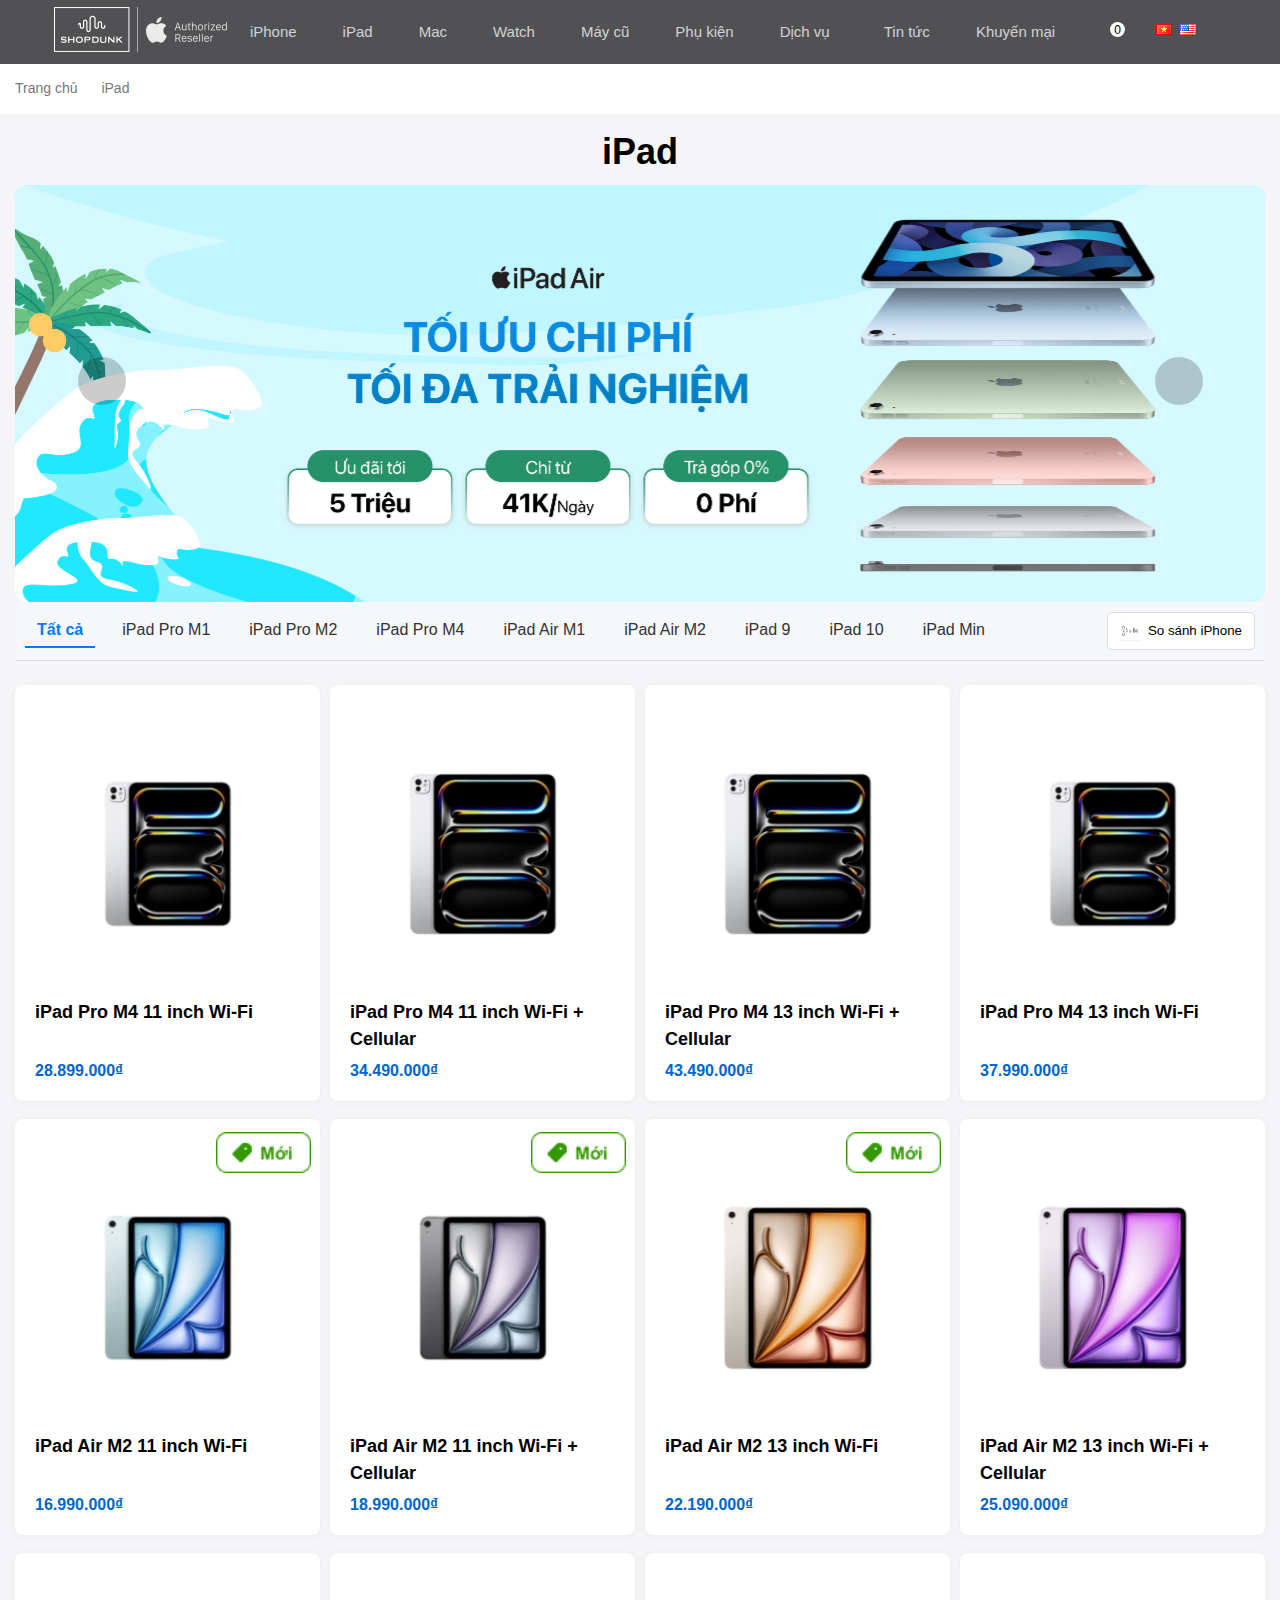
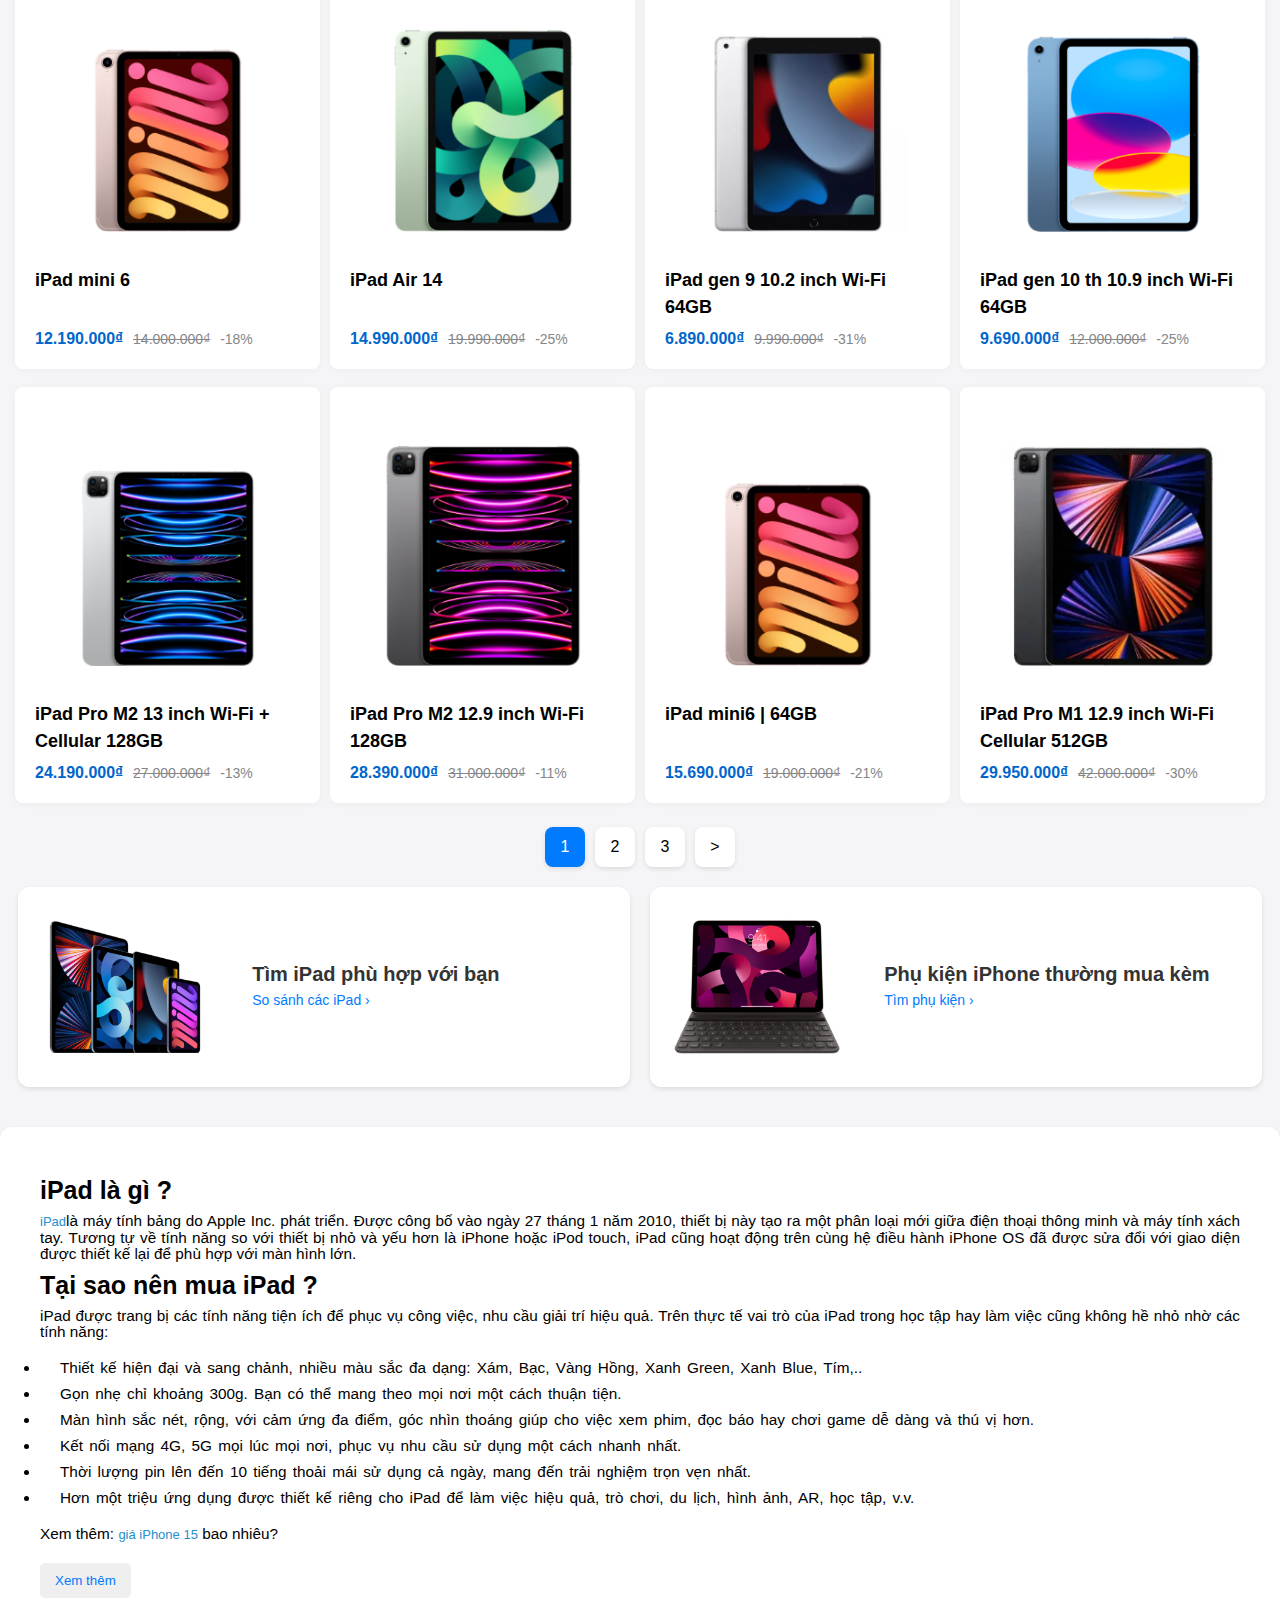
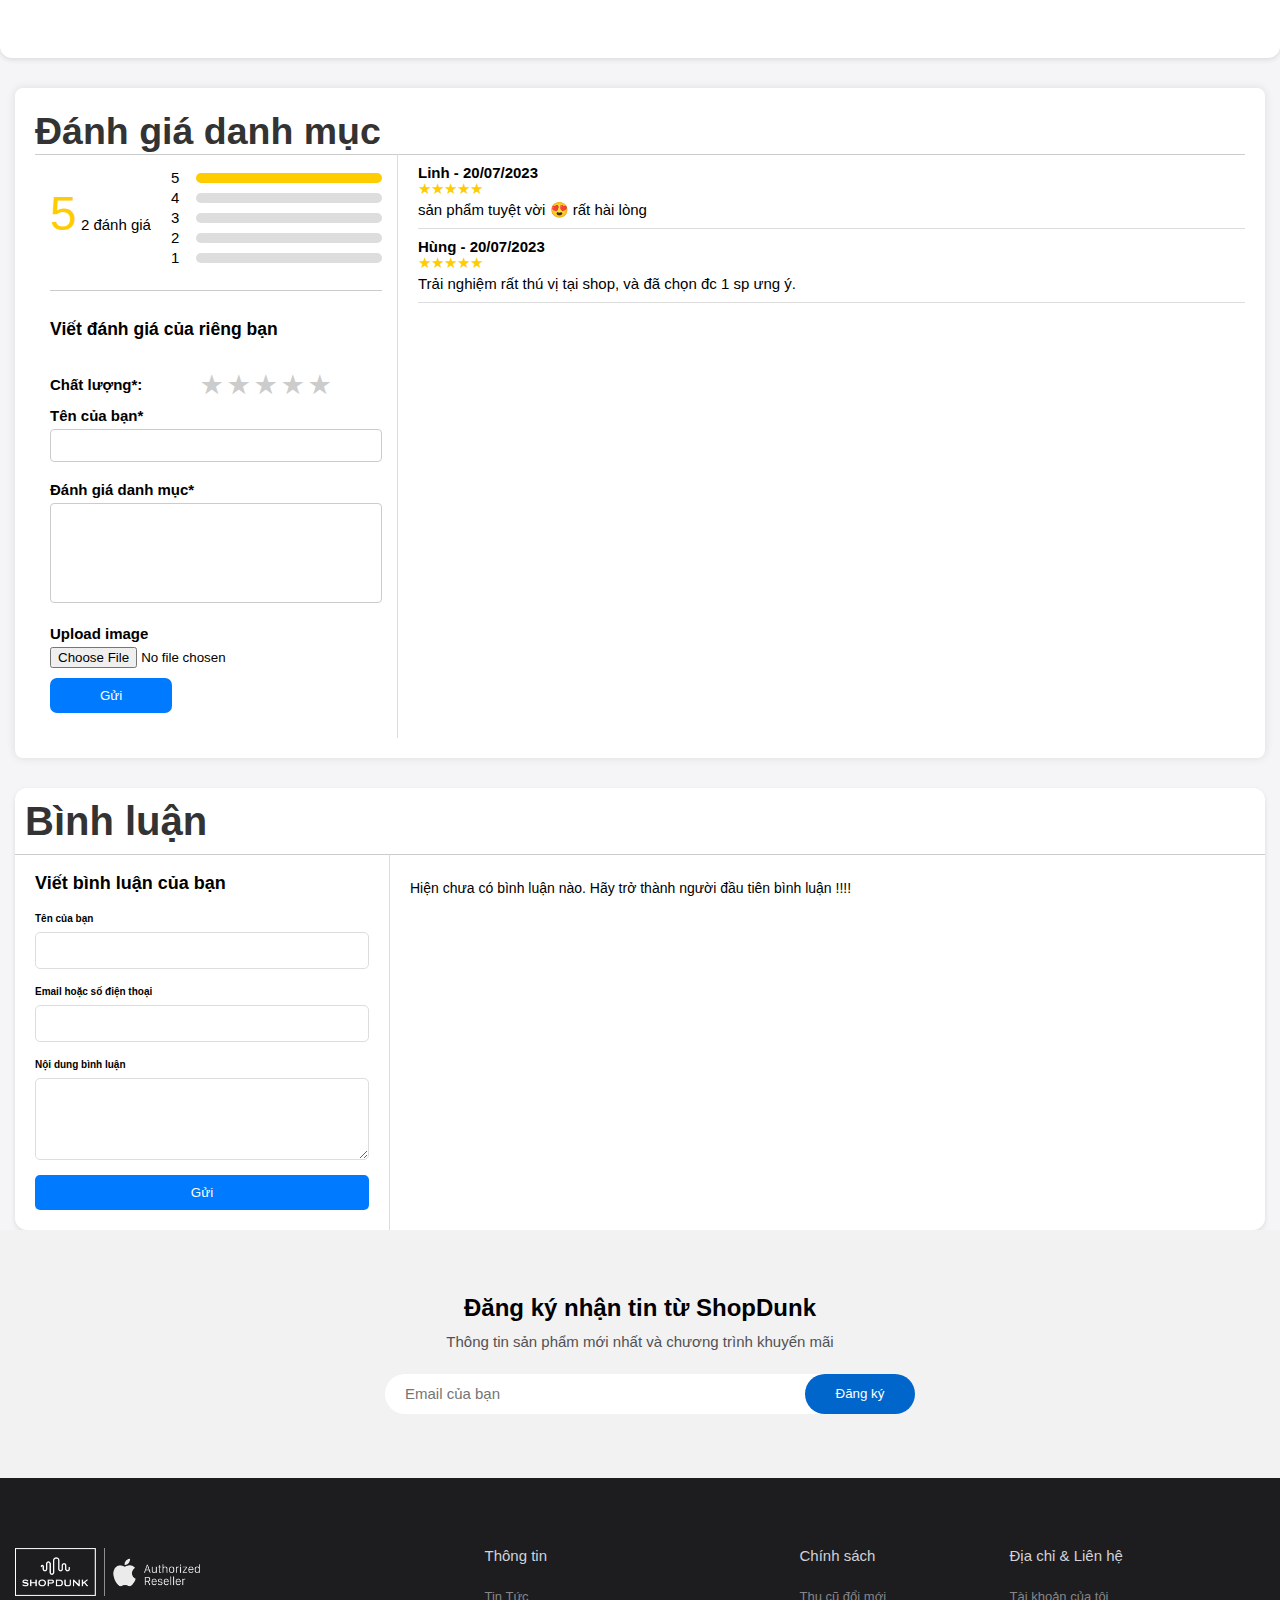
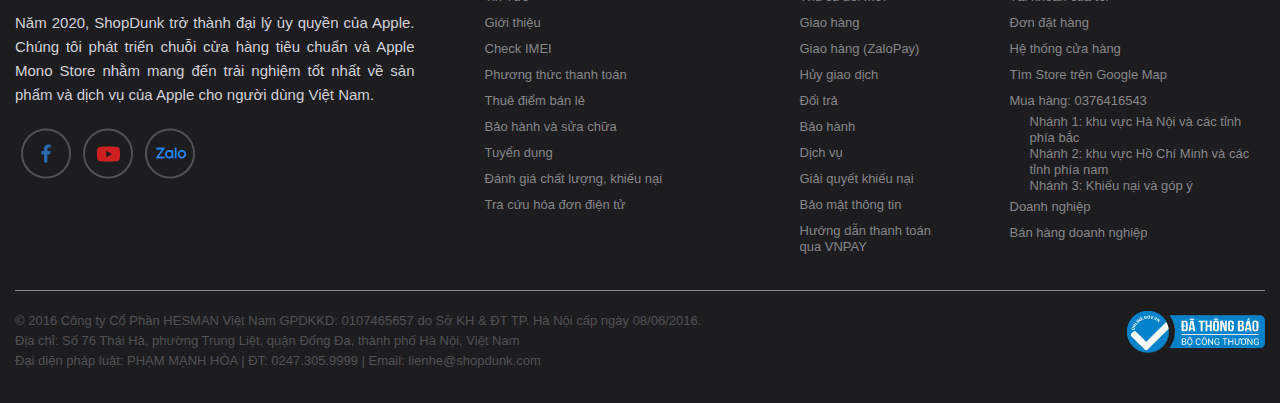
==== ipad.html @ fbca7d23 "done basic slide web" ====
<!DOCTYPE html>
<html lang="en">

<head>
    <meta charset="UTF-8" />
    <meta name="viewport" content="width=device-width, initial-scale=1.0" />
    <link rel="shortcut icon" href="./assets/images/favicon.ico" type="image/x-icon" />
    <title>Đại lý ủy quyền Apple Cửa hàng Apple chính hãng</title>

    <!-- Link Icon-->
    <link rel="stylesheet" href="https://cdnjs.cloudflare.com/ajax/libs/font-awesome/6.5.2/css/all.min.css" integrity="sha512-SnH5WK+bZxgPHs44uWIX+LLJAJ9/2PkPKZ5QiAj6Ta86w+fsb2TkcmfRyVX3pBnMFcV7oQPJkl9QevSCWr3W6A==" crossorigin="anonymous" referrerpolicy="no-referrer"
    />
    <link rel="stylesheet" data-purpose="Layout StyleSheet" title="Web Awesome" href="/css/app-wa-a60ddbceb7292f11c9e430d067b1eb9f.css?vsn=d" />

    <link rel="stylesheet" href="https://site-assets.fontawesome.com/releases/v6.5.2/css/all.css" />

    <link rel="stylesheet" href="https://site-assets.fontawesome.com/releases/v6.5.2/css/sharp-thin.css" />

    <link rel="stylesheet" href="https://site-assets.fontawesome.com/releases/v6.5.2/css/sharp-solid.css" />

    <link rel="stylesheet" href="https://site-assets.fontawesome.com/releases/v6.5.2/css/sharp-regular.css" />

    <link rel="stylesheet" href="https://site-assets.fontawesome.com/releases/v6.5.2/css/sharp-light.css" />

    <!-- Link Font -->
    <link rel="preconnect" href="https://fonts.googleapis.com" />
    <link rel="preconnect" href="https://fonts.gstatic.com" crossorigin />
    <link href="https://fonts.googleapis.com/css2?family=Roboto:ital,wght@0,100;0,300;0,400;0,500;0,700;0,900;1,100;1,300;1,400;1,500;1,700;1,900&display=swap" rel="stylesheet" />
    <!-- Link CSS -->
    <link rel="stylesheet" href="./assets/css/style.css" />
    <link rel="stylesheet" href="./assets/css/base.css" />
    <link rel="stylesheet" href="./assets/css/swiper-bundle.min.css" />
    <link rel="stylesheet" href="./assets/css/ipad.css" />
    <link rel="stylesheet" href="./assets/css/responsive.css" />

</head>

<body>
    <div class="app">

        <header class="header">
            <div class="header__option">
                <div class="grid">
                    <div class="header__navbar">
                        <div class="header__navbar-menu">
                            <i class="header__navbar-icon header__navbar-icon--change fa-light fa-bars"></i>
                        </div>

                        <div class="header__navbar-logo">
                            <a href="" class="header__navbar-logo-link">
                                <img src="./assets/images/logo.png " class="header__navbar-logo-img" alt="" />
                            </a>
                        </div>
                        <ul class="header__navbar-list">
                            <li class="header__navbar-item">
                                <a href="./iphone.html" class="header__navbar-item-link"> iPhone </a>
                            </li>
                            <li class="header__navbar-item">
                                <a href="./ipad.html" class="header__navbar-item-link"> iPad </a>
                            </li>
                            <li class="header__navbar-item">
                                <a href="./mac.html" class="header__navbar-item-link"> Mac </a>
                            </li>
                            <li class="header__navbar-item">
                                <a href="" class="header__navbar-item-link"> Watch </a>
                            </li>
                            <li class="header__navbar-item">
                                <a href="" class="header__navbar-item-link"> Máy cũ </a>
                            </li>
                            <li class="header__navbar-item">
                                <a href="" class="header__navbar-item-link"> Phụ kiện </a>
                            </li>
                            <li class="header__navbar-item header__item--hover">
                                <a href="" class="header__navbar-item-link"> Dịch vụ </a>
                                <i class="header__navbar-icon-link fa-solid fa-angle-down"></i>

                                <div class="header__service">
                                    <a href="" class="header__service-item">Bảo Hành Ủy Quyền Apple (Shopdunk Care)</a>
                                    <a href="" class="header__service-item">Trả Góp</a>
                                    <a href="" class="header__service-item">Thu Cũ Đổi Mới</a>
                                    <a href="" class="header__service-item">WorkShop</a>
                                    <a href="" class="header__service-item">MBTI</a>
                                    <a href="" class="header__service-item">Sim Thẻ</a>
                                    <a href="" class="header__service-item">Apple Care</a>
                                    <a href="" class="header__service-item">Bán hàng doanh nghiệp</a>
                                </div>
                            </li>
                            <li class="header__navbar-item">
                                <a href="./news.html" class="header__navbar-item-link"> Tin tức </a>
                            </li>
                            <li class="header__navbar-item">
                                <a href="" class="header__navbar-item-link"> Khuyến mại </a>
                            </li>
                        </ul>

                        <ul class="header__navbar-option-list">
                            <li class="header__navbar-option-item">
                                <i class="header__navbar-icon fa-light fa-magnifying-glass"></i>
                            </li>
                            <li class="header__navbar-option-item">
                                <a href="" class="header__navbar-item-link header__navbar-icon-cart">
                                    <i class="header__navbar-icon fa-light fa-bag-shopping"></i>
                                </a>
                            </li>
                            <li class="header__navbar-option-item header__user--hover">
                                <a href="" class="header__navbar-item-link">
                                    <i class="header__navbar-icon fa-regular fa-user"></i>
                                </a>

                                <div class="header__account">
                                    <div class="header__account-option">
                                        <a href="" class="header__option-link">Tạo tài khoản ngay</a>
                                    </div>
                                    <div class="header__account-option">
                                        <a href="./login.html" class="header__option-link">Đăng nhập</a>
                                    </div>
                                </div>
                            </li>
                            <li class="header__navbar-option-item header__navbar-language">
                                <a href="" class="header__navbar-language-link">
                                    <img src="./assets/images/vn.png" alt="" />

                                </a>
                                <a href="" class="header__navbar-language-link">

                                    <img src="./assets/images/us.png" alt="" />
                                </a>
                            </li>
                        </ul>
                    </div>

                    <div class="header__menu">
                        <a href="./iphone.html" class="header__menu-link">iPhone</a>
                        <a href="./ipad.html" class="header__menu-link">iPad</a>
                        <a href="./mac.html" class="header__menu-link">Mac</a>
                        <a href="" class="header__menu-link">Watch</a>
                        <a href="" class="header__menu-link">Máy cũ</a>
                    </div>

                    <div class="header__menu-bar">
                        <ul class="menu__bar-list">
                            <li class="menu__bar-item"><a href="" class="menu__bar-item-link">Tạo tài khoản ngay</a></li>
                            <li class="menu__bar-item"><a href="./login.html" class="menu__bar-item-link">Đăng nhập</a></li>
                            <li class="menu__bar-item"><a href="" class="menu__bar-item-link">Phụ kiện</a></li>
                            <li class="menu__bar-item"><a href="" class="menu__bar-item-link">Dịch vụ</a>
                                <i class="menu__bar-icon-link menu__service-focus fa-solid fa-angle-down">
              </i>

                            </li>

                            <div class="menu__service">
                                <a href="" class="menu__service-item">Bảo Hành Ủy Quyền Apple (Shopdunk Care)</a>
                                <a href="" class="menu__service-item">Trả Góp</a>
                                <a href="" class="menu__service-item">Thu Cũ Đổi Mới</a>
                                <a href="" class="menu__service-item">WorkShop</a>
                                <a href="" class="menu__service-item">MBTI</a>
                                <a href="" class="menu__service-item">Sim Thẻ</a>
                                <a href="" class="menu__service-item">Apple Care</a>
                                <a href="" class="menu__service-item">Bán hàng doanh nghiệp</a>
                            </div>
                            <li class="menu__bar-item"><a href="./news.html" class="menu__bar-item-link">Tin Tức</a></li>
                            <li class="menu__bar-item"><a href="" class="menu__bar-item-link">Ngôn ngữ</a>
                                <i class="menu__bar-icon-link menu__lenguage-focus fa-solid fa-angle-down"></i>

                            </li>
                            <div class="menu__service">
                                <a href="" class="menu__bar-language-link">
                                    <img src="./assets/images/vn.png" alt="" />
                                    <p class="menu__bar-lenguage-name">Tiếng Việt</p>
                                </a>
                                <a href="" class="menu__bar-language-link">
                                    <img src="./assets/images/us.png" alt="" />
                                    <p class="menu__bar-lenguage-name">English</p>
                                </a>
                            </div>
                        </ul>
                    </div>
                </div>
            </div>


        </header>

        <div class="container ">

            <div class="title">
                <div class="grid">
                    <a href="./index.html" class="title-link"> Trang chủ </a>
                    <i class="title-icon fa fa-chevron-right"></i>
                    <a href="#" class="title-link">iPad</a>
                </div>
            </div>
            <p href="" class="product__name container__banner-title">iPad</a>

                <div class="container__banner grid banner__product">
                    <div class="banner">
                        <div class="banner__img-list img-list">
                            <img class="banner__img-item banner__img-product" src="./assets/images/banner_iPad4.jpg" data-large="./assets/images/banner_iPad4.jpg" data-small="./assets/images/banner_mimi_iPad4.jpg" alt="" draggable="false" />
                            <img class="banner__img-item banner__img-product" src="./assets/images/banner_iPad1.jpg" data-large="./assets/images/banner_iPad1.jpg" data-small="./assets/images/banner_mimi_iPad1.jpg" alt="" draggable="false" />
                            <img class="banner__img-item banner__img-product" src="./assets/images/banner_iPad2.jpg" data-large="./assets/images/banner_iPad2.jpg" data-small="./assets/images/banner_mimi_iPad2.jpg" alt="" draggable="false" />
                            <img class="banner__img-item banner__img-product" src="./assets/images/banner_iPad3.jpg" data-large="./assets/images/banner_iPad3.jpg" data-small="./assets/images/banner_mimi_iPad3.jpg" alt="" draggable="false" />
                            <img class="banner__img-item banner__img-product" src="./assets/images/banner_iPad4.jpg" data-large="./assets/images/banner_iPad4.jpg" data-small="./assets/images/banner_mimi_iPad4.jpg" alt="" draggable="false" />
                            <img class="banner__img-item banner__img-product" src="./assets/images/banner_iPad1.jpg" data-large="./assets/images/banner_iPad1.jpg" data-small="./assets/images/banner_mimi_iPad1.jpg" alt="" draggable="false" />
                        </div>
                    </div>
                    <div class="banner__btn">
                        <div class="banner__control banner__control-prev control-prev">
                            <i class="fa-solid fa-angle-left"></i>
                        </div>
                        <div class="banner__control banner__control-next control-next">
                            <i class="fa-solid fa-angle-right"></i>
                        </div>
                    </div>
                    <div class="banner__dot-list">
                        <div class="banner__dot banner__dot--active">
                            <i class="fa-solid fa-circle"></i>
                        </div>
                        <div class="banner__dot"><i class="fa-solid fa-circle"></i></div>
                        <div class="banner__dot"><i class="fa-solid fa-circle"></i></div>
                        <div class="banner__dot"><i class="fa-solid fa-circle"></i></div>
                    </div>
                </div>
                <!--  -->
                <div class="tab-container grid">
                    <div class="tabs">
                        <a href="#" class="tab active">Tất cả</a>
                        <a href="#" class="tab">iPad Pro M1 </a>
                        <a href="#" class="tab">iPad Pro M2</a>
                        <a href="#" class="tab">iPad Pro M4</a>
                        <a href="#" class="tab">iPad Air M1</a>
                        <a href="#" class="tab">iPad Air M2</a>
                        <a href="#" class="tab">iPad 9</a>
                        <a href="#" class="tab">iPad 10</a>
                        <a href="#" class="tab">iPad Min</a>
                    </div>
                    <button class="compare-button">
                    <img src="./assets/images/sosanh 1.png" alt="So sánh iPhone" class="icon"> So sánh iPhone
                </button>
                </div>





                <!--  -->
                <div class="container__product">
                    <div class="grid">
                        <div class="product__type">
                            <div class="product__type-list">
                                <div class="grid__row product__row">
                                    <div class="grid__col-2-4">
                                        <div class="product__type-item">
                                            <div class="product__item-tag">
                                                <img src="./assets/images/vnpay500k.png" alt="" class="product__saleoff-img" />
                                            </div>
                                            <a href="" class="product__item-link">
                                                <img src="./assets/images/ipad-pro-m4.jpeg" alt="" class="product__item-img" />
                                            </a>
                                            <h3 class="product__tile">
                                                <a href="" class="product__item-name">iPad Pro M4 11 inch Wi-Fi</a>
                                            </h3>
                                            <div class="product__item-price">
                                                <span class="product__price-new">28.899.000₫</span>

                                            </div>
                                        </div>
                                    </div>

                                    <div class="grid__col-2-4">
                                        <div class="product__type-item">
                                            <div class="product__item-tag">
                                                <img src="./assets/images/vnpay500k.png" alt="" class="product__saleoff-img" />
                                            </div>
                                            <a href="" class="product__item-link">
                                                <img src="./assets/images/ipad-pro-m4-2.jpeg" alt="" class="product__item-img" />
                                            </a>
                                            <h3 class="product__tile">
                                                <a href="" class="product__item-name">iPad Pro M4 11 inch Wi-Fi + Cellular</a>
                                            </h3>
                                            <div class="product__item-price">
                                                <span class="product__price-new">34.490.000₫</span>

                                            </div>
                                        </div>
                                    </div>

                                    <div class="grid__col-2-4">
                                        <div class="product__type-item">
                                            <div class="product__item-tag">
                                                <img src="./assets/images/vnpay500k.png" alt="" class="product__saleoff-img" />
                                            </div>
                                            <a href="" class="product__item-link">
                                                <img src="./assets/images/ipad-pro-m4-2.jpeg" alt="" class="product__item-img" />
                                            </a>

                                            <h3 class="product__tile">
                                                <a href="" class="product__item-name">iPad Pro M4 13 inch Wi-Fi + Cellular</a>
                                            </h3>
                                            <div class="product__item-price">
                                                <span class="product__price-new">43.490.000₫</span>

                                            </div>
                                        </div>
                                    </div>

                                    <div class="grid__col-2-4">
                                        <div class="product__type-item">
                                            <div class="product__item-tag">
                                                <img src="./assets/images/vnpay500k.png" alt="" class="product__saleoff-img" />
                                            </div>
                                            <a href="" class="product__item-link">
                                                <img src="./assets/images/ipad-pro-m4.jpeg" alt="" class="product__item-img" />
                                            </a>

                                            <h3 class="product__tile">
                                                <a href="" class="product__item-name">iPad Pro M4 13 inch Wi-Fi</a>
                                            </h3>
                                            <div class="product__item-price">
                                                <span class="product__price-new">37.990.000₫</span>

                                            </div>
                                        </div>
                                    </div>
                                </div>
                                <div class="grid__row product__row">
                                    <div class="grid__col-2-4">
                                        <div class="product__type-item">
                                            <div class="product__item-tag">
                                                <img src="./assets/images/moi.png" alt="" class="product__saleoff-img" />
                                            </div>
                                            <a href="" class="product__item-link">
                                                <img src="./assets/images/iPad_iPad1.jpeg" alt="" class="product__item-img" />
                                            </a>
                                            <h3 class="product__tile">
                                                <a href="" class="product__item-name">iPad Air M2 11 inch Wi-Fi</a>
                                            </h3>
                                            <div class="product__item-price">
                                                <span class="product__price-new">16.990.000₫</span>
                                            </div>
                                        </div>
                                    </div>

                                    <div class="grid__col-2-4">
                                        <div class="product__type-item">
                                            <div class="product__item-tag">
                                                <img src="./assets/images/moi.png" alt="" class="product__saleoff-img" />
                                            </div>
                                            <a href="" class="product__item-link">
                                                <img src="./assets/images/iPad_iPad2.jpeg" alt="" class="product__item-img" />
                                            </a>
                                            <h3 class="product__tile">
                                                <a href="" class="product__item-name">iPad Air M2 11 inch Wi-Fi + Cellular</a>
                                            </h3>
                                            <div class="product__item-price">
                                                <span class="product__price-new">18.990.000₫</span>

                                            </div>
                                        </div>
                                    </div>

                                    <div class="grid__col-2-4">
                                        <div class="product__type-item">
                                            <div class="product__item-tag">
                                                <img src="./assets/images/moi.png" alt="" class="product__saleoff-img" />
                                            </div>
                                            <a href="" class="product__item-link">
                                                <img src="./assets/images/iPad_iPad3.jpeg" alt="" class="product__item-img" />
                                            </a>

                                            <h3 class="product__tile">
                                                <a href="" class="product__item-name">iPad Air M2 13 inch Wi-Fi </a>
                                            </h3>
                                            <div class="product__item-price">
                                                <span class="product__price-new">22.190.000₫</span>

                                            </div>
                                        </div>
                                    </div>

                                    <div class="grid__col-2-4">
                                        <div class="product__type-item">
                                            <div class="product__item-tag">
                                                <img src="./assets/images/vnpay500k.png" alt="" class="product__saleoff-img" />
                                            </div>
                                            <a href="" class="product__item-link">
                                                <img src="./assets/images/iPad_iPad4.jpeg" alt="" class="product__item-img" />
                                            </a>

                                            <h3 class="product__tile">
                                                <a href="" class="product__item-name">iPad Air M2 13 inch Wi-Fi + Cellular</a>
                                            </h3>
                                            <div class="product__item-price">
                                                <span class="product__price-new">25.090.000₫</span>

                                            </div>
                                        </div>
                                    </div>
                                </div>
                                <div class="grid__row product__row">
                                    <div class="grid__col-2-4">
                                        <div class="product__type-item">
                                            <div class="product__item-tag">
                                                <img src="#" alt="" class="product__saleoff-img" />
                                            </div>
                                            <a href="" class="product__item-link">
                                                <img src="./assets/images/iPad_iPad5.png" alt="" class="product__item-img" />
                                            </a>
                                            <h3 class="product__tile">
                                                <a href="" class="product__item-name">iPad mini 6</a>
                                            </h3>
                                            <div class="product__item-price">
                                                <span class="product__price-new">12.190.000₫</span>
                                                <span class="product__price-old">14.000.000₫</span>
                                                <span class="product__price-ratio">-18%</span>
                                            </div>
                                        </div>
                                    </div>

                                    <div class="grid__col-2-4">
                                        <div class="product__type-item">
                                            <div class="product__item-tag">
                                                <img src="./assets/images/giam1trieu.png" alt="" class="product__saleoff-img" />
                                            </div>
                                            <a href="" class="product__item-link">
                                                <img src="./assets/images/iPad_iPad6.png" alt="" class="product__item-img" />
                                            </a>
                                            <h3 class="product__tile">
                                                <a href="" class="product__item-name">iPad Air 14</a>
                                            </h3>
                                            <div class="product__item-price">
                                                <span class="product__price-new">14.990.000₫</span>
                                                <span class="product__price-old">19.990.000₫</span>
                                                <span class="product__price-ratio">-25%</span>
                                            </div>
                                        </div>
                                    </div>

                                    <div class="grid__col-2-4">
                                        <div class="product__type-item">
                                            <div class="product__item-tag">
                                                <img src="#" alt="" class="product__saleoff-img" />
                                            </div>
                                            <a href="" class="product__item-link">
                                                <img src="./assets/images/iPad_iPad7.png" alt="" class="product__item-img" />
                                            </a>

                                            <h3 class="product__tile">
                                                <a href="" class="product__item-name">iPad gen 9 10.2 inch Wi-Fi 64GB</a>
                                            </h3>
                                            <div class="product__item-price">
                                                <span class="product__price-new">6.890.000₫</span>
                                                <span class="product__price-old">9.990.000₫</span>
                                                <span class="product__price-ratio">-31%</span>
                                            </div>
                                        </div>
                                    </div>

                                    <div class="grid__col-2-4">
                                        <div class="product__type-item">
                                            <div class="product__item-tag">
                                                <img src="#" alt="" class="product__saleoff-img" />
                                            </div>
                                            <a href="" class="product__item-link">
                                                <img src="./assets/images/iPad_iPad8.png" alt="" class="product__item-img" />
                                            </a>

                                            <h3 class="product__tile">
                                                <a href="" class="product__item-name">iPad gen 10 th 10.9 inch Wi-Fi 64GB</a>
                                            </h3>
                                            <div class="product__item-price">
                                                <span class="product__price-new">9.690.000₫</span>
                                                <span class="product__price-old">12.000.000₫</span>
                                                <span class="product__price-ratio">-25%</span>
                                            </div>
                                        </div>
                                    </div>
                                </div>
                                <div class="grid__row product__row">
                                    <div class="grid__col-2-4">
                                        <div class="product__type-item">
                                            <div class="product__item-tag">
                                                <img src="#" alt="" class="product__saleoff-img" />
                                            </div>
                                            <a href="" class="product__item-link">
                                                <img src="./assets/images/iPad_iPad9.png" alt="" class="product__item-img" />
                                            </a>
                                            <h3 class="product__tile">
                                                <a href="" class="product__item-name">iPad Pro M2 13 inch Wi-Fi + Cellular 128GB</a>
                                            </h3>
                                            <div class="product__item-price">
                                                <span class="product__price-new">24.190.000₫</span>
                                                <span class="product__price-old">27.000.000₫</span>
                                                <span class="product__price-ratio">-13%</span>
                                            </div>
                                        </div>
                                    </div>

                                    <div class="grid__col-2-4">
                                        <div class="product__type-item">
                                            <div class="product__item-tag">
                                                <img src="./assets/images/vnpay500k.png" alt="" class="product__saleoff-img" />
                                            </div>
                                            <a href="" class="product__item-link">
                                                <img src="./assets/images/iPad_iPad10.png" alt="" class="product__item-img" />
                                            </a>
                                            <h3 class="product__tile">
                                                <a href="" class="product__item-name">iPad Pro M2 12.9 inch Wi-Fi 128GB</a>
                                            </h3>
                                            <div class="product__item-price">
                                                <span class="product__price-new">28.390.000₫</span>
                                                <span class="product__price-old">31.000.000₫</span>
                                                <span class="product__price-ratio">-11%</span>
                                            </div>
                                        </div>
                                    </div>

                                    <div class="grid__col-2-4">
                                        <div class="product__type-item">
                                            <div class="product__item-tag">
                                                <img src="#" alt="" class="product__saleoff-img" />
                                            </div>
                                            <a href="" class="product__item-link">
                                                <img src="./assets/images/iPad_iPad11.png" alt="" class="product__item-img" />
                                            </a>

                                            <h3 class="product__tile">
                                                <a href="" class="product__item-name">iPad mini6 | 64GB</a>
                                            </h3>
                                            <div class="product__item-price">
                                                <span class="product__price-new">15.690.000₫</span>
                                                <span class="product__price-old">19.000.000₫</span>
                                                <span class="product__price-ratio">-21%</span>
                                            </div>
                                        </div>
                                    </div>

                                    <div class="grid__col-2-4">
                                        <div class="product__type-item">
                                            <div class="product__item-tag">
                                                <img src="#" alt="" class="product__saleoff-img" />
                                            </div>
                                            <a href="" class="product__item-link">
                                                <img src="./assets/images/iPad_iPad12.webp" alt="" class="product__item-img" />
                                            </a>

                                            <h3 class="product__tile">
                                                <a href="" class="product__item-name">iPad Pro M1 12.9 inch Wi-Fi Cellular 512GB</a>
                                            </h3>
                                            <div class="product__item-price">
                                                <span class="product__price-new">29.950.000₫</span>
                                                <span class="product__price-old">42.000.000₫</span>
                                                <span class="product__price-ratio">-30%</span>
                                            </div>
                                        </div>
                                    </div>
                                </div>

                            </div>

                        </div>
                    </div>
                </div>
                <div class="container_pagination">
                    <div class="pagination">
                        <button class="pagination-button active">1</button>
                        <button class="pagination-button">2</button>
                        <button class="pagination-button">3</button>
                        <button class="pagination-button">&gt;</button>
                    </div>
                </div>
                <div class="container_card">
                    <div class="card">
                        <img class="container_card_img" src="./assets/images/card_ipad_1.png" alt="iPhone">
                        <div class="container_card_text">
                            <h2>Tìm iPad phù hợp với bạn</h2>
                            <a href="#">So sánh các iPad &rsaquo;</a>
                        </div>

                    </div>
                    <div class="card">
                        <img class="container_card_img" src="./assets/images/card_ipad_2.png" alt="iPhone Accessories">
                        <div class="container_card_text">
                            <h2>Phụ kiện iPhone thường mua kèm</h2>
                            <a href="#">Tìm phụ kiện &rsaquo;</a>
                        </div>
                    </div>
                </div>
                <!--  -->
                <div class="container_information grid">
                    <div class="container_information_text">
                        <h2>iPad là gì ?</h2>
                        <p> <a href="#">iPad</a>là máy tính bảng do Apple Inc. phát triển. Được công bố vào ngày 27 tháng 1 năm 2010, thiết bị này tạo ra một phân loại mới giữa điện thoại thông minh và máy tính xách tay. Tương tự về tính năng so với thiết
                            bị nhỏ và yếu hơn là iPhone hoặc iPod touch, iPad cũng hoạt động trên cùng hệ điều hành iPhone OS đã được sửa đổi với giao diện được thiết kế lại để phù hợp với màn hình lớn.</p>
                        <h2>Tại sao nên mua iPad ?</h2>
                        <p>iPad được trang bị các tính năng tiện ích để phục vụ công việc, nhu cầu giải trí hiệu quả. Trên thực tế vai trò của iPad trong học tập hay làm việc cũng không hề nhỏ nhờ các tính năng:</p>
                        <li>Thiết kế hiện đại và sang chảnh, nhiều màu sắc đa dạng: Xám, Bạc, Vàng Hồng, Xanh Green, Xanh Blue, Tím,..</li>
                        <li>Gọn nhẹ chỉ khoảng 300g. Bạn có thể mang theo mọi nơi một cách thuận tiện.</li>
                        <li>Màn hình sắc nét, rộng, với cảm ứng đa điểm, góc nhìn thoáng giúp cho việc xem phim, đọc báo hay chơi game dễ dàng và thú vị hơn.</li>
                        <li>Kết nối mạng 4G, 5G mọi lúc mọi nơi, phục vụ nhu cầu sử dụng một cách nhanh nhất.</li>
                        <li>Thời lượng pin lên đến 10 tiếng thoải mái sử dụng cả ngày, mang đến trải nghiệm trọn vẹn nhất.</li>
                        <li>Hơn một triệu ứng dụng được thiết kế riêng cho iPad để làm việc hiệu quả, trò chơi, du lịch, hình ảnh, AR, học tập, v.v.</li>
                        <p>Xem thêm: <a href="#">giá iPhone 15</a> bao nhiêu?</p>
                        <div class="more-content" id="moreContent">
                            <h2>ShopDunk cung cấp những dòng iPad nào ?</h2>
                            <p><a href="#">ShopDunk</a> là một trong những thương hiệu bán lẻ được Apple uỷ quyền tại Việt Nam, đáp ứng được các yêu cầu khắt khe từ Apple như: dịch vụ kinh doanh, dịch vụ chăm sóc khách hàng, vị trí đặt cửa hàng,…</p>
                            <p>Những chiếc máy tính Mac do Apple Việt Nam phân phối tại nước ta đều mang mã ZA/A và được bảo hành 12 tháng theo theo tiêu chuẩn tại các trung tâm bảo hành Apple. Các sản phẩm có tem của công ty TNHH Apple Việt Nam đều là hàng
                                chính hãng. Mã ZA/A là vì iPad hiện chưa có mã riêng VN/A, trước đây iPad còn có mã THA.</p>
                            <p>Các dòng máy tính Mac được cung cấp tại ShopDunk gồm: <a href="#">iPad gen 10</a> , iPad gen 9, iPad Air 4, iPad Air 5, iPad mini 6, iPad Pro M1.</p>
                            <li>iPad gen 9: iPad sở hữu màn hình Retina 10,2 inch tuyệt đẹp có True Tone, chip A13 Bionic mạnh mẽ với Neural Engine, camera trước 12MP Ultra Wide có tính năng Trung tâm màn hình, cùng với tất cả các khả năng của iPadOS 15.
                                Thiết bị hỗ trợ Apple Pencil (thế hệ đầu tiên) và Smart Keyboard, đồng thời cung cấp kết nối Wi-Fi nhanh và LTE Gigabit. iPad giá cả phải chăng nhất rất phù hợp cho những người sở hữu iPad lần đầu tiên, những khách hàng
                                quan tâm đến việc nâng cấp cũng như sinh viên và giáo viên muốn trải nghiệm sự linh hoạt của iPad.</li>
                            <li> iPad Air 4: iPad Air 4 là thiết bị gần giống với thiết kế của iPad Pro 11 inch (thế hệ 3) và có một số tính năng trước đây chỉ dành riêng cho dòng iPad Pro, chẳng hạn như hỗ trợ Bàn phím ảo. Tương thích với Apple Pencil thế
                                hệ 2. Có sẵn 5 màu: Xám không gian, Bạc, Vàng hồng, Xanh lục và Xanh da trời.</li>
                            <li>Pad Air 5: iPad Air 5 trang bị chip M1 đột phá của Apple, mang đến hiệu suất ở một đẳng cấp mới gói gọn trong thiết kế mỏng nhẹ, toàn màn hình. Máy có màn hình Liquid Retina 10,9 inch sống động và có sẵn với 5 màu sản phẩm.
                                Camera trước Ultra Wide với tính năng Trung tâm màn hình giúp giữ bạn luôn trong khung hình để tương tác trong những cuộc gọi video tốt hơn, và camera sau Wide giúp ghi lại những bức ảnh và video tuyệt đẹp. Luôn giữ kết
                                nối với 5G tốc độ cực cao và Wi-Fi 6, tăng khả năng linh hoạt của iPad Air bằng Apple Pencil (thế hệ thứ 2) và Magic Keyboard. Và với Touch ID trên nút nguồn, cổng USB-C nhanh hơn, iPadOS 15 và hơn một triệu ứng dụng trên
                                App Store, iPad Air mang đến sự linh hoạt và những tính năng tiên tiến. Máy hoàn hảo cho những ai muốn nâng cấp lên một chiếc iPad mạnh mẽ hơn, đa năng hơn.</li>
                            <li>iPad mini 6: iPad mini thế hệ 6 mang đến bản cập nhật lớn nhất từ trước đến nay cho iPad mini. Thiết bị có thiết kế viền mỏng với bốn màu tuyệt đẹp và màn hình Liquid Retina 8.3 inch lớn hơn, đẹp hơn với cùng một kích thước
                                nhỏ gọn mà khách hàng yêu thích. Chip A15 Bionic cung cấp tốc độ xử lý cực nhanh. Tận hưởng camera trước Ultra Wide với tính năng Trung tâm màn hình cho các cuộc gọi video thú vị và camera sau Wide cho những bức ảnh và
                                video đẹp mắt. iPad mini cũng có USB-C, Touch ID ở nút trên cùng, Wi-Fi 6 cực nhanh và iPadOS 15. Và với Apple Pencil (thế hệ 2), iPad mini thậm chí còn trở nên đa năng hơn. Đơn giản là không có gì giống như iPad mini.</li>
                            <li> iPad Pro M1: iPad Pro mang đến trải nghiệm iPad đỉnh cao. Chip M1 đột phá cung cấp hiệu suất ở tầm cao mới. Màn hình Liquid Retina XDR trên iPad Pro (12,9 inch) cung cấp Độ lệch tương phản cực cao cho trải nghiệm hình ảnh tuyệt
                                vời hơn nữa. Và kiểu máy 11 inch có màn hình Liquid Retina trang bị các công nghệ tiên tiến. Các kiểu máy có mạng di động hiện có thể tận dụng kết nối 5G siêu nhanh. Camera TrueDepth có camera Ultra Wide 12MP với Trung
                                tâm màn hình, giúp bạn giữ khung hình hoàn hảo trong các cuộc gọi video. Magic Keyboard kết hợp trải nghiệm đánh máy thoải mái với bàn di chuột. Và Apple Pencil (thế hệ 2) mang lại sự chính xác bất kể bạn viết vẽ hay thiết
                                kế. iPad Pro vượt qua giới hạn những việc bạn có thể làm trên iPad.</li>
                            <li> <a href="#">iPad Pro M2 </a>với chip xử lý M2 mới nhất có sức mạnh vô địch: hiệu suất GPU tăng 35%, hiệu suất CPU tăng 18% so với M1.</li>
                            <p>Là đại lý ủy quyền của Apple, ShopDunk luôn cập nhập những dòng sản phẩm mới nhất với giá tốt nhất từ nhà Táo. Đã có những dòng như iPad 2 khai tử, iPad 3 ngừng sản xuất,.... nhưng hiện tại thì các sản phẩm Ipad đang có vẫn
                                rất đa dạng. Bạn cần biết cách từ 2010 đến nay để tìm mua cho mình sản phẩm phù hợp nhất.</p>
                            <h2>Mua iPad giá tốt nhất tại ShopDunk</h2>
                            <p>ShopDunk là đại lý uỷ quyền Apple tại Việt Nam với hệ thống 40 cửa hàng trên toàn quốc, trong đó có 11 Mono Store. Đến nay, ShopDunk đã trở thành điểm dừng chân lý tưởng cho iFans nói chung và thế hệ GenZ nói riêng bởi độ chuẩn
                                và chất. Không gian thiết kế và bài trí sản phẩm theo tiêu chuẩn của Apple, chia theo từng khu vực rõ ràng, bàn trải nghiệm rộng rãi và đầy đủ sản phẩm.</p>
                            <p>Tại ShopDunk luôn có mức giá tốt nhất cho người dùng cùng với nhiều chương trình hấp dẫn diễn ra liên tục trong tháng. Hãy đến với chúng tôi và trải nghiệm ngay những mẫu mới nhất với đội ngũ chuyên viên tư vấn được đào tạo
                                bài bản từ Apple, sẵn sàng hỗ trợ bạn về sản phẩm, kỹ thuật hay các công nghệ mới nhất từ Apple.</p>
                        </div>
                        <button class="toggle-btn" onclick="toggleContent()">Xem thêm</button>
                    </div>
                </div>
                <script>
                    function toggleContent() {
                        var moreContent = document.getElementById("moreContent");
                        var btn = document.querySelector(".toggle-btn");

                        if (moreContent.style.display === "none") {
                            moreContent.style.display = "block";
                            btn.innerHTML = "Thu gọn";
                        } else {
                            moreContent.style.display = "none";
                            btn.innerHTML = "Tìm hiểu thêm";
                        }
                    }
                </script>




                <div class="container__danhgia grid">

                    <div class="review-container">
                        <div class="text_danhgia">
                            <h2>Đánh giá danh mục</h2>
                        </div>
                        <div class="review-container1">
                            <div class="review-left">
                                <div class="rating-summary">
                                    <div class="average-rating">
                                        <span class="rating-number">5</span>
                                        <span class="total-ratings">2 đánh giá</span>
                                    </div>
                                    <div class="rating-bars">
                                        <div class="rating-bar">
                                            <span>5</span>
                                            <div class="bar">
                                                <div class="fill" style="width: 100%;"></div>
                                            </div>
                                        </div>
                                        <div class="rating-bar">
                                            <span>4</span>
                                            <div class="bar">
                                                <div class="fill" style="width: 0%;"></div>
                                            </div>
                                        </div>
                                        <div class="rating-bar">
                                            <span>3</span>
                                            <div class="bar">
                                                <div class="fill" style="width: 0%;"></div>
                                            </div>
                                        </div>
                                        <div class="rating-bar">
                                            <span>2</span>
                                            <div class="bar">
                                                <div class="fill" style="width: 0%;"></div>
                                            </div>
                                        </div>
                                        <div class="rating-bar">
                                            <span>1</span>
                                            <div class="bar">
                                                <div class="fill" style="width: 0%;"></div>
                                            </div>
                                        </div>
                                    </div>
                                </div>
                                <div class="review-form">
                                    <h3>Viết đánh giá của riêng bạn</h3>
                                    <form action="#">
                                        <div class="danhgiasao">
                                            <div class="text_danhgiasao">
                                                <label for="rating">Chất lượng*:</label>
                                            </div>
                                            <div class="rating-input">
                                                <input type="radio" name="rating" id="star5" value="5">
                                                <label for="star5">★</label>
                                                <input type="radio" name="rating" id="star4" value="4">
                                                <label for="star4">★</label>
                                                <input type="radio" name="rating" id="star3" value="3">
                                                <label for="star3">★</label>
                                                <input type="radio" name="rating" id="star2" value="2">
                                                <label for="star2">★</label>
                                                <input type="radio" name="rating" id="star1" value="1">
                                                <label for="star1">★</label>
                                            </div>
                                        </div>

                                        <label for="name">Tên của bạn*</label>
                                        <input type="text" id="name" name="name" required>
                                        <label for="review">Đánh giá danh mục*</label>
                                        <textarea id="review" name="review" required></textarea>
                                        <div class="upload-image">
                                            <label for="upload">Upload image</label>
                                            <input type="file" id="upload" name="upload">
                                        </div>
                                        <button type="submit">Gửi</button>
                                    </form>
                                </div>
                            </div>
                            <div class="review-right">
                                <ul class="review-list">
                                    <li class="review-item">
                                        <div class="review-author">Linh - 20/07/2023</div>
                                        <div class="review-rating">★★★★★</div>
                                        <div class="review-text">sản phẩm tuyệt vời 😍 rất hài lòng</div>
                                    </li>
                                    <li class="review-item">
                                        <div class="review-author">Hùng - 20/07/2023</div>
                                        <div class="review-rating">★★★★★</div>
                                        <div class="review-text">Trải nghiệm rất thú vị tại shop, và đã chọn đc 1 sp ưng ý.</div>
                                    </li>

                                </ul>
                            </div>


                        </div>
                    </div>

                </div>

                <div class="conterner__comment grid">
                    <div class="comment-section">
                        <div class="text_binhluan">
                            <h1>Bình luận</h1>
                        </div>
                        <div class="comment-section1">
                            <div class="comment-form">

                                <h2>Viết bình luận của bạn</h2>
                                <form>
                                    <label for="name">Tên của bạn</label>
                                    <input type="text" id="name" name="name" required>

                                    <label for="email">Email hoặc số điện thoại</label>
                                    <input type="text" id="email" name="email" required>

                                    <label for="comment">Nội dung bình luận</label>
                                    <textarea id="comment" name="comment" rows="4" required></textarea>

                                    <button type="submit">Gửi</button>
                                </form>
                            </div>
                            <div class="comments-display">
                                <div class="comment">
                                    <div class="comment-content">
                                        <p>Hiện chưa có bình luận nào. Hãy trở thành người đầu tiên bình luận !!!!</p>
                                    </div>
                                </div>
                            </div>

                        </div>

                    </div>
                </div>





                <div class="container__newletter">
                    <p class="newletter__heading">Đăng ký nhận tin từ ShopDunk</p>
                    <p class="newletter__sub">Thông tin sản phẩm mới nhất và chương trình khuyến mãi</p>
                    <div class="newletter__form">
                        <input type="text" class="newletter__input" placeholder="Email của bạn" />
                        <button class="newletter__btn">Đăng ký</button>
                    </div>
                </div>
                <div class="menu__bottom">
                    <ul class="menu__bottom-list">
                        <li class="menu__bottom-item">
                            <a href="" class="menu__bottom-link"><img src="./assets/images/IC_home.png" alt="" class="menu__bottom-img"><span class="menu__bottom-title">Trang chủ</span></a>
                        </li>
                        <li class="menu__bottom-item">
                            <a href="" class="menu__bottom-link"><img src="./assets/images/bottom-flash-sale.png" alt="" class="menu__bottom-img"><span class="menu__bottom-title">Flash Sale</span></a>
                        </li>
                        <li class="menu__bottom-item">
                            <a href="" class="menu__bottom-link"><img src="./assets/images/Shop.png" alt="" class="menu__bottom-img"><span class="menu__bottom-title">Cửa hàng</span></a>
                        </li>
                        <li class="menu__bottom-item">
                            <a href="./news.html" class="menu__bottom-link"><img src="./assets/images/News.png" alt="" class="menu__bottom-img"><span class="menu__bottom-title">Tin tức</span></a>
                        </li>
                        <li class="menu__bottom-item">
                            <a href="" class="menu__bottom-link"><img src="./assets/images/fixed.png" alt="" class="menu__bottom-img"><span class="menu__bottom-title">Bảo hành Apple</span></a>
                        </li>
                    </ul>
                </div>


                <footer class="footer">
                    <div class="grid">
                        <div class="grid__row">
                            <div class=" grid__col-2-3 ">
                                <img src="./assets/images/logo.png" alt="" class="footer__logo">
                                <p class="footer__review">
                                    Năm 2020, ShopDunk trở thành đại lý ủy quyền của Apple. Chúng tôi phát triển chuỗi cửa hàng tiêu chuẩn và Apple Mono Store nhằm mang đến trải nghiệm tốt nhất về sản phẩm và dịch vụ của Apple cho người dùng Việt Nam.
                                </p>
                                <ul class="footer__social">
                                    <li class="footer__social-item"><img src="./assets/images/facebook.png" alt="" class="footer__social-img">
                                    </li>
                                    <li class="footer__social-item"><img src="./assets/images/youtube.png" alt="" class="footer__social-img">
                                    </li>
                                    <li class="footer__social-item"><img src="./assets/images/zalo.png" alt="" class="footer__social-img"></li>
                                </ul>
                            </div>

                            <div class="grid__col-3">
                                <h3 class="footer__heading">Thông tin</h3>
                                <ul class="footer-list">
                                    <li class="footer-item"><a href="./news.html" class="footer-item-link">Tin Tức</a></li>
                                    <li class="footer-item"><a href="#" class="footer-item-link">Giới thiệu</a></li>
                                    <li class="footer-item"><a href="#" class="footer-item-link">Check IMEI</a></li>
                                    <li class="footer-item"><a href="#" class="footer-item-link">Phương thức thanh toán</a></li>
                                    <li class="footer-item"><a href="#" class="footer-item-link">Thuê điểm bán lẻ</a></li>
                                    <li class="footer-item"><a href="#" class="footer-item-link">Bảo hành và sửa chữa</a></li>
                                    <li class="footer-item"><a href="#" class="footer-item-link">Tuyển dụng</a></li>
                                    <li class="footer-item"><a href="#" class="footer-item-link">Đánh giá chất lượng, khiếu nại</a></li>
                                    <li class="footer-item"><a href="#" class="footer-item-link">Tra cứu hóa đơn điện tử</a></li>
                                </ul>
                                <i class="footer__navbar-icon-link fa-solid fa-angle-down"></i>

                            </div>

                            <div class="grid__col-2">
                                <h3 class="footer__heading">Chính sách</h3>
                                <ul class="footer-list">
                                    <li class="footer-item"><a href="#" class="footer-item-link">Thu cũ đổi mới</a></li>
                                    <li class="footer-item"><a href="#" class="footer-item-link">Giao hàng</a></li>
                                    <li class="footer-item"><a href="#" class="footer-item-link">Giao hàng (ZaloPay)</a></li>
                                    <li class="footer-item"><a href="#" class="footer-item-link">Hủy giao dịch</a></li>
                                    <li class="footer-item"><a href="#" class="footer-item-link">Đổi trả</a></li>
                                    <li class="footer-item"><a href="#" class="footer-item-link">Bảo hành</a></li>
                                    <li class="footer-item"><a href="#" class="footer-item-link">Dịch vụ</a></li>
                                    <li class="footer-item"><a href="#" class="footer-item-link">Giải quyết khiếu nại</a></li>
                                    <li class="footer-item"><a href="#" class="footer-item-link">Bảo mật thông tin</a></li>
                                    <li class="footer-item"><a href="#" class="footer-item-link">Hướng dẫn thanh toán qua VNPAY</a></li>
                                </ul>
                                <i class="footer__navbar-icon-link fa-solid fa-angle-down"></i>

                            </div>

                            <div class="grid__col-3">
                                <h3 class="footer__heading">Địa chỉ & Liên hệ</h3>
                                <ul class="footer-list">
                                    <li class="footer-item"><a href="#" class="footer-item-link">Tài khoản của tôi</a></li>
                                    <li class="footer-item"><a href="#" class="footer-item-link">Đơn đặt hàng</a></li>
                                    <li class="footer-item"><a href="#" class="footer-item-link">Hệ thống cửa hàng</a></li>
                                    <li class="footer-item"><a href="#" class="footer-item-link">Tìm Store trên Google Map</a></li>
                                    <li class="footer-item"><a href="#" class="footer-item-link">Mua hàng: 0376416543</a>
                                        <p>Nhánh 1: khu vực Hà Nội và các tỉnh phía bắc</p>
                                        <p>Nhánh 2: khu vực Hồ Chí Minh và các tỉnh phía nam</p>
                                        <p>Nhánh 3: Khiếu nại và góp ý</p>

                                    </li>
                                    <li class="footer-item"><a href="#" class="footer-item-link">Doanh nghiệp</a></li>
                                    <li class="footer-item"><a href="#" class="footer-item-link">Bán hàng doanh nghiệp</a></li>
                                </ul>
                                <i class="footer__navbar-icon-link fa-solid fa-angle-down"></i>

                            </div>

                        </div>

                        <div class="footer__lower">
                            <div class="footer__info">
                                <span class="footer__disclaimer">
            © 2016 Công ty Cổ Phần HESMAN Việt Nam GPDKKD: 0107465657 do Sở KH & ĐT TP. Hà Nội cấp ngày 08/06/2016.</br>
            Địa chỉ: Số 76 Thái Hà, phường Trung Liệt, quận Đống Đa, thành phố Hà Nội, Việt Nam</br>
            Đại diện pháp luật: PHẠM MẠNH HÒA | ĐT: 0247.305.9999 | Email: lienhe@shopdunk.com
          </span>
                                <a href="">
                                    <img src="./assets/images/Bocongthuong.png" alt="">
                                </a>
                            </div>
                        </div>
                    </div>
                </footer>

                <a href="#" class="gotop-btn"><i class="fas fa-arrow-up"></i></a>
        </div>

</body>

<!-- Link Js -->
<script src="./assets/js/news.js"></script>


</html>
---- assets/css/style.css ----
.header {}


/* Header */

.header__option {
    display: block;
    position: fixed;
    z-index: 1000;
    background-color: var(--back-color);
    width: 100%;
    top: 0;
}

.header__navbar {
    height: 64px;
    display: flex;
    align-items: center;
    justify-content: center;
    list-style: none;
}

.header__navbar-menu {
    display: none;
    cursor: pointer;
}

.header__navbar-menu:focus {}

.header__navbar-list {
    display: flex;
    justify-content: center;
}

.header__navbar-item {
    height: 64px;
    font-size: 1.5rem;
    padding: 22px 23px;
    display: flex;
    align-items: center;
    cursor: pointer;
}

.header__navbar-item:hover {
    background-color: var(--hover-color);
}

.header__navbar-item:hover .header__navbar-item-link {
    color: var(--white-color);
}

.header__navbar-item-link {
    text-decoration: none;
    color: var(--text-color);
}

.header__navbar-icon-link {
    color: var(--text-color);
    font-size: 0.8rem;
    padding-left: 8px;
}

.header__navbar-logo-img {
    height: 45px;
    align-self: center;
}

.header__navbar-option-list {
    display: flex;
    padding: 0 18px;
    grid-area: auto;
    list-style: none;
    align-items: center;
}

.header__navbar-option-item {
    padding: 0 8px;
    cursor: pointer;
}

.header__navbar-icon {
    font-size: 2rem;
    color: var(--text-color);
}

.header__navbar-icon-cart {
    position: relative;
}

.header__navbar-icon-cart::after {
    position: absolute;
    content: '0';
    font-size: 12px;
    bottom: -5px;
    right: -5px;
    width: 15px;
    height: 15px;
    border-radius: 100%;
    text-align: center;
    background-color: var(--white-color);
    color: var(--black-color);
}

.header__navbar-language {
    display: flex;
}

.header__navbar-language img {
    padding: 0 4px;
}

.header__item--hover {
    position: relative;
}

.header__item--hover:hover .header__service {
    display: block;
}

.header__service {
    position: absolute;
    top: 118%;
    left: 0;
    width: 250px;
    background-color: #555;
    display: none;
}

.header__service::before {
    content: "";
    border-width: 10px 10px;
    border-style: solid;
    border-color: transparent transparent #555 transparent;
    position: absolute;
    top: -20px;
    left: 5px;
}

.header__service::after {
    content: "";
    position: absolute;
    display: block;
    width: 250px;
    height: 20px;
    right: 0;
    top: -16px;
}

.header__service-item {
    display: block;
    padding: 16px;
    cursor: pointer;
    text-decoration: none;
    color: var(--text-color);
    border-top: 1px solid #666;
}

.header__service-item:hover {
    background-color: #666;
    color: var(--white-color);
}

.header__user--hover {
    position: relative;
}

.header__user--hover:hover .header__account {
    display: block;
}

.header__account {
    position: absolute;
    top: 160%;
    right: -60px;
    width: 250px;
    background-color: var(--white-color);
    box-shadow: 0 0 10px 0 rgba(0, 0, 0, 0.5);
    border-radius: 10px;
    cursor: default;
    display: none;
}

.header__account-option {
    margin: 10px 32px 12px 32px;
    height: 40px;
    display: flex;
    align-items: center;
    border-bottom: 1px solid #ccc;
}

.header__account-option a {
    text-decoration: none;
    color: #333;
    font-size: 1.4rem;
    cursor: pointer;
}

.header__account-option a:hover {
    color: #007bff;
}

.header__account::before {
    content: "";
    border-width: 15px 20px;
    border-style: solid;
    border-color: transparent transparent transparent transparent;
    position: absolute;
    top: -24px;
    right: 55px;
}

.header__menu {
    height: 50px;
    background-color: var(--white-color);
    display: none;
    justify-content: space-around;
    align-items: center;
}

.header__menu-link {
    text-decoration: none;
    font-size: 1.5rem;
    color: #1d1d1f;
}

.header__menu-bar {
    display: none;
    margin-left: 5px;
    background-color: var(--white-color);
    border-top: 1px solid #ccc;
    box-shadow: 0 8px 30px rgba(0, 0, 0, 0.1);
    animation: wipeOut 1s ease-out forwards;
}

.menu__bar-list {
    list-style: none;
    padding-left: 20px;
}

.menu__bar-item {
    height: 55px;
    padding: 6px 0;
    border-bottom: 1px solid #d2d2d7;
    display: flex;
    justify-content: space-between;
    align-items: center;
}

.menu__bar-item-link,
.menu__service-item {
    font-size: 1.5rem;
    color: #1d1d1f;
    text-decoration: none;
    line-height: 4.3rem;
}

.menu__bar-icon-link {
    font-size: 1.6rem;
    color: #86868B;
    padding-right: 10px;
    text-align: center;
    cursor: pointer;
}

.menu__service {
    display: none;
    /* display: flex; */
    flex-direction: column;
    transition: 10s;
    padding-left: 15px;
}

.menu__service-item {
    line-height: 4.0rem;
    border-bottom: 1px solid #d2d2d7;
}

.menu__bar-language-link {
    display: flex;
    text-decoration: none;
    height: 24px;
    margin-bottom: 7px;
    font-size: 1.5rem;
    color: #1d1d1f;
    align-items: center;
}

.menu__bar-language-link img {
    width: 16px;
    object-fit: contain;
    margin-right: 10px;
}


/* Banner */

.container {
    margin: 0 auto;
    background-color: #f5f5f7;
}

.container__banner {
    position: relative;
    padding-top: 64px;
}

.banner {
    overflow: hidden;
    transition: 2s;
}

.banner__img-list {
    display: flex;
    transition: 1s;
}

.banner__img-item {
    width: 100%;
    flex-shrink: 0;
    object-fit: cover;
    object-position: center;
    cursor: pointer;
}

.banner__control {
    position: absolute;
    top: 50%;
    transform: translateY(-50%);
    font-size: 2.8rem;
    background-color: rgba(0, 0, 0, 0.2);
    margin: 0;
    color: rgba(255, 255, 255, 0.1);
    cursor: pointer;
    width: 48px;
    height: 48px;
    border-radius: 50%;
    display: flex;
    justify-content: center;
    align-items: center;
}

.banner__control-prev {
    left: 5%;
}

.banner__control-next {
    right: 5%;
}

.banner__control:hover {
    background-color: rgba(0, 0, 0, 0.4);
    color: rgba(255, 255, 255, 0.6);
}

.banner__dot-list {
    position: absolute;
    bottom: 10px;
    left: 50%;
    transform: translateX(-50%);
    display: flex;
}

.banner__dot {
    font-size: 8px;
    padding: 0 6px;
    color: rgba(0, 0, 0, 0.2);
    cursor: pointer;
}

.banner__dot--active {
    color: rgba(0, 0, 0, 0.8);
}

.banner__dot:hover {
    color: rgba(0, 0, 0, 0.8);
}


/* Topic */

.container__topic {
    position: relative;
    max-width: 1200px;
    margin: 60px auto;
}

.topic {
    margin-bottom: 150px;
    overflow: hidden;
}

.topic__img-list {
    display: flex;
    transition: 1s;
}

.topic-item {
    width: 32%;
    cursor: pointer;
    margin: 0 10px;
    object-fit: cover;
}

.topic__control {
    position: absolute;
    top: 50%;
    transform: translateY(-50%);
    font-size: 2.4rem;
    background-color: rgba(0, 0, 0, 0.1);
    margin: 0 56px;
    color: var(--back-color);
    cursor: pointer;
    width: 32px;
    height: 32px;
    border-radius: 50%;
    display: flex;
    justify-content: center;
    align-items: center;
}

.topic__control:hover {
    background-color: rgba(0, 0, 0, 0.2);
}

.topic__control-prev {
    left: -40px;
}

.topic__control-next {
    right: -50px;
}


/* Product */

.container__product {}

.product__type {
    margin: 10px 0;
    display: grid;
}

.product__name,
.news__type-name {
    display: block;
    font-size: 3rem;
    font-weight: 700;
    text-decoration: none;
    color: var(--black-color);
    margin: auto;
    margin-bottom: 40px;
}

.product__type-item,
.news__box-item {
    position: relative;
    background-color: var(--white-color);
    border-radius: 8px;
    box-shadow: 0px 1px 8px rgba(0, 0, 0, 0.04);
    text-align: left;
    text-align: center;
}

.product__type-item:hover,
.news__box-item:hover {
    box-shadow: 0px 1px 28px rgba(0, 0, 0, 0.1);
}

.product__item-tag {
    display: flex;
    justify-content: end;
}

.product__saleoff-img {
    margin: 9px 9px 0 0;
    max-width: 95px;
    height: 50px;
    object-fit: contain;
}

.product__item-link {
    cursor: pointer;
    text-decoration: none;
}

.product__item-img {
    padding: 0 auto;
    height: 220px;
}

.product__tile {
    min-height: 54px;
}

.product__item-name {
    display: block;
    margin: 30px 20px 0 20px;
    color: var(--black-color);
    font-size: 1.8rem;
    font-weight: 700;
    line-height: 2.7rem;
    text-align: left;
    text-decoration: none;
}

.product__item-price {
    margin: 10px 20px;
    text-wrap: nowrap;
    max-width: 240px;
    overflow: hidden;
    padding-bottom: 20px;
    text-align: left;
}

.product__price-new {
    font-size: 1.6rem;
    font-weight: 700;
    color: #0066cc;
    padding-right: 7px;
}

.product__price-old {
    font-size: 1.4rem;
    color: #868688;
    text-decoration: line-through;
    padding-right: 7px;
}

.product__price-ratio {
    font-size: 1.4rem;
    color: #868688;
    padding-right: 7px;
}

.container__banner2 {
    margin: 40px 0;
}

.banner2 {
    display: block;
    height: 400px;
    background-image: url(../images/banner9.jpeg);
    background-size: cover;
    border-radius: 8px;
    cursor: pointer;
    background-position: center;
}


/* News */

.news__type {
    margin-top: 80px;
    display: grid;
    padding-bottom: 90px;
    /* justify-content: center; */
}

.news__box-item {
    text-align: left;
    height: 350px;
}

.news__item-link {
    width: 100%;
    text-decoration: none;
    text-align: left;
}

.news__item-img {
    display: block;
    height: 175px;
    background-size: cover;
    border-top-left-radius: 8px;
    border-top-right-radius: 8px;
}

.news__item-name {
    padding: 25px 24px 15px 24px;
    font-size: 1.8rem;
    font-weight: 700;
    color: var(--black-color);
    line-height: 2.4rem;
}

.news__item-date {
    padding: 10px 24px 0 24px;
    font-size: 1.5rem;
    color: #868688;
}

.container__newletter {
    background-color: #f2f2f2;
    padding: 60px 0 80px 0;
    display: flex;
    flex-direction: column;
    align-items: center;
}

.newletter__heading {
    font-size: 2.4rem;
    font-weight: 700;
    line-height: 3.6rem;
}

.newletter__sub {
    font-size: 1.5rem;
    font-weight: 400;
    color: #515154;
    padding: 8px 0;
}

.newletter__form {
    padding: 16px 20px 10px 20px;
    width: 550px;
    height: 40px;
    display: flex;
    position: relative;
}

.newletter__input {
    width: 90%;
    height: 40px;
    padding: 10px 0 10px 20px;
    border-top-left-radius: 40px;
    border-bottom-left-radius: 40px;
    font-size: 1.5rem;
    color: #515154;
    border: 0;
}

.newletter__input:focus {
    outline: none;
}

.newletter__btn {
    position: absolute;
    height: 40px;
    width: 20%;
    right: 0;
    border-radius: 40px;
    border: none;
    background-color: #0066cc;
    color: var(--white-color);
    cursor: pointer;
}

.newletter__btn:hover {
    background-color: #248ece;
}


/* Footer */

.footer {
    background-color: #1d1d1f;
    padding-top: 70px;
}

.footer__logo {
    width: 185px;
    padding-bottom: 10px;
}

.footer__review {
    font-size: 1.5rem;
    line-height: 2.4rem;
    color: #d2d2d7;
    text-align: justify;
}

.footer__social {
    list-style: none;
    display: flex;
    padding-top: 20px;
}

.footer__social-item {
    padding: 0 3px;
    cursor: pointer;
}

.footer__heading {
    color: #d2d2d7;
    font-size: 1.5rem;
    font-weight: normal;
    display: inline-block;
    margin-bottom: 20px;
    padding-left: 60px;
}

.footer-list {
    list-style: none;
    padding-left: 60px;
}

.footer-item-link {
    text-decoration: none;
    color: #868688;
    font-size: 1.3rem;
    display: block;
    padding: 5px 0;
}

.footer-item-link:hover {
    text-decoration: underline;
}

.footer-item p {
    font-size: 1.3rem;
    color: #868688;
    display: block;
    padding-left: 20px;
}

.footer__navbar-icon-link {
    display: none;
}

.footer__lower {
    margin-top: 30px;
    border-top: 1px solid #868688;
}

.footer__info {
    display: flex;
    padding: 20px 0 32px 0;
    justify-content: space-between;
}

.footer__disclaimer {
    font-size: 1.3rem;
    line-height: 2rem;
    color: #515154;
}

.footer__info img {
    width: 139px;
}

.gotop-btn {
    position: fixed;
    width: 50px;
    height: 50px;
    border-radius: 50%;
    background-color: rgba(179, 179, 182, 0.5);
    bottom: 200px;
    right: 20px;
    text-decoration: none;
    text-align: center;
    line-height: 50px;
    font-size: 2rem;
    color: var(--white-color);
    display: none;
    transition: 1s;
}

.menu__bottom {
    position: fixed;
    bottom: 0;
    width: 100%;
    display: none;
    background-color: #fff;
    border-top-left-radius: 12px;
    border-top-right-radius: 12px;
    box-shadow: 0 0 5px #888;
}

.menu__bottom-list {
    display: flex;
    justify-content: space-around;
    list-style: none;
    padding-top: 10px;
}

.menu__bottom-item {
    min-width: 60px;
}

.menu__bottom-link {
    text-decoration: none;
    display: flex;
    flex-direction: column;
    align-items: center;
}

.menu__bottom-img {
    width: 30px;
    height: 30px;
}

.menu__bottom-title {
    text-align: center;
    padding-top: 5px;
    font-size: 1.2rem;
    color: #515154;
}

.menu__bottom-title:hover {
    color: #007bff;
}


/* News Page */

.title {
    padding: 15px 0;
    padding-top: 80px;
    background-color: var(--white-color);
}

.title-link {
    font-size: 1.4rem;
    text-decoration: none;
    color: #777;
}

.title-link:hover {
    color: #0066cc;
}

.title-icon {
    font-size: 0.8rem;
    padding: 0 10px;
    color: #777;
}

.news-main {
    display: grid;
    grid-template-columns: 2fr 1fr;
    grid-template-rows: auto 250px 250px;
    grid-template-areas: "title title" "new-main new-side1" "new-main new-side2";
}

.news-main__title {
    font-size: 3rem;
    margin: 30px 0;
    text-align: center;
}

.news-main__item {
    margin-right: 10px;
    padding-bottom: 20px;
    position: relative;
}

.news-main__item-sub {
    padding-bottom: 20px;
    position: relative;
}

.news-main__img {
    width: 100%;
    height: 100%;
    object-fit: cover;
    border-radius: 8px;
}

.news-main__block {
    position: absolute;
    bottom: 20px;
    width: 100%;
    padding: 20px 25px 30px 25px;
    border-bottom-left-radius: 8px;
    border-bottom-right-radius: 8px;
    background: linear-gradient(180deg, rgba(0, 0, 0, 0) 2.68%, rgba(0, 0, 0, .72) 53.2%, rgba(0, 0, 0, .86) 69.35%, #000 86.01%);
}

.news-main__name {
    font-size: 1.8rem;
    padding-right: 20px;
    line-height: 2.3rem;
    color: var(--white-color);
}

.news-main--size-back {
    display: none;
}

.news-type {
    display: flex;
    justify-content: space-around;
    padding-bottom: 20px;
    overflow-x: scroll;
}

.news-type__item {
    background-color: var(--white-color);
    border-radius: 8px;
    box-shadow: 0px 1px 8px rgb(0 0 0 / 4%);
    padding: 10px 15px;
    margin: 5px 16px 0 0;
}

.news-type__item-link {
    display: flex;
    align-items: center;
    text-decoration: none;
    font-size: 1.5rem;
    color: #515154;
    font-weight: 100;
    line-height: 2.4rem;
    flex-wrap: nowrap;
    width: 120px;
}

.news-type__item-icon {
    font-size: 2rem;
    padding-right: 5px;
}

.news-point {
    display: grid;
    grid-template-columns: 1fr 1fr;
    grid-template-rows: auto 210px 195px auto;
    grid-template-areas: "title title" "news1 news2" "news3 news4" "btn btn";
}

.news-point__title {
    font-size: 3.2rem;
    font-weight: 700;
    padding-top: 40px;
    padding-bottom: 20px;
}

.news-point__item {
    display: grid;
    grid-template-columns: 1fr 1fr;
    grid-template-rows: 1fr 2fr;
    margin: 0 10px;
}

.news-point__item:nth-child(2):after,
.news-point__item:nth-child(3):after {
    content: '';
    display: block;
    /* Ensure the pseudo-element is displayed */
    height: 1px;
    width: 200%;
    margin-top: 15px;
    background-color: var(--black-color);
}

.news-point__item-img {
    height: 170px;
    width: 100%;
    object-fit: cover;
    grid-row: 1/3;
    border-radius: 8px;
}

.news-point__item-link {
    text-decoration: none;
    color: var(--black-color);
}

.news-point__item-name {
    font-size: 1.8rem;
    line-height: 2.4rem;
    padding-left: 10px;
    max-height: 4.8rem;
    overflow-y: hidden;
    display: -webkit-box;
    -webkit-line-clamp: 2;
    -webkit-box-orient: vertical;
    cursor: pointer;
    margin-bottom: 12px;
}

.news-point__item-name:hover {
    color: #0066cc;
}

.news-point__item-date {
    margin-left: 10px;
    font-size: 1.6rem;
    color: #86868B;
}

.news-point__item-icon {
    padding-right: 5px;
}

.news-video {
    background-color: #101010;
    padding: 30px 0 80px 0;
}

.news-video__list {
    display: grid;
    grid-template-columns: 2fr 1fr;
    grid-template-rows: auto 1fr 1fr 1fr;
    grid-template-areas: "title title" "video1 video2" "video1 video3" "video1 video4";
}

.news-video__title {
    font-size: 1.6rem;
    font-weight: 700;
    padding-bottom: 40px;
    color: var(--white-color);
}

.news-video__item {
    padding: 10px;
}

.login {
    background-color: var(--white-color);
}

.login__customer {
    padding-top: 100px;
    padding-bottom: 200px;
    display: grid;
    grid-template-columns: 1.5fr 1fr;
}

.login__img {
    width: 90%;
}

.login__heading {
    font-size: 3rem;
    line-height: 5.4rem;
    padding: 16px 0;
}

.login__form-label {
    padding-top: 15px;
    font-size: 1.5rem;
    color: #1d1d1f;
    padding-right: 10px;
}

.login__field {
    padding: 10px 0;
}

.login__form-input {
    width: 90%;
    height: 48px;
    border-radius: 8px;
    border: 1px solid #ebebeb;
    padding-left: 20px;
    margin-top: 5px;
}

.login__form-input:focus {
    outline: none;
    border: 1px solid #0066cc;
}

.login__form-group-forgot {
    width: 90%;
    display: flex;
    justify-content: space-between;
    align-items: center;
}

.login__form-link {
    text-decoration: none;
    color: #0066cc;
    font-size: 1.5rem;
}

.login__form-btn {
    background-color: #0066cc;
    color: var(--white-color);
    border: none;
    border-radius: 8px;
    text-align: center;
    margin: 30px auto;
    padding: 14px 0;
    width: 90%;
    cursor: pointer;
    font-size: 1.4rem;
}

.login__form-group-btn {
    height: 72px;
}

.login__form-input-radio {
    text-align: center;
    font-size: 1.5rem;
    margin: 0 5px 0 0;
    color: #777;
}

.login__form-option {
    height: 44px;
    border-radius: 8px;
    width: 28%;
    margin-right: 10px;
    padding: 5px 10px;
    border: 1px solid #ebebeb;
}

.login__form-option:focus {
    outline: none;
    border: 1px solid #0066cc;
}

.login__form-option option {
    font-size: 1.5rem;
    color: #777;
}

.login__form-label-gender {
    font-size: 1.5rem;
    margin-right: 15px;
    display: flex;
    align-items: end;
}

.login__form-group-gender {
    padding-top: 10px;
    display: flex;
    margin-bottom: 20px;
}

.login__form-reminder {
    display: block;
    background-color: #f5f5f7;
    border-radius: 8px;
    font-size: 1.3rem;
    line-height: 2rem;
    width: 90%;
    padding: 5px 10px;
    margin-top: 10px;
}
---- assets/css/base.css ----
:root {
            --white-color: #fff;
            --black-color: #000;
            --text-color: #d2d2d7;
            --back-color: #515154;
            --hover-color: #626265;
            --navbar-height: 34px;
            --header-height: 120px;
            --d: 20s;
        }
        
        * {
            margin: 0;
            padding: 0;
            box-sizing: border-box;
        }
        
        html {
            font-size: 62.5%;
            line-height: 1.6rem;
            font-family: 'Arial', sans-serif;
            box-sizing: border-box;
            background-color: #f5f5f7;
            scroll-behavior: smooth;
        }
        /* Responsive */
        
        .grid {
            width: 1250px;
            max-width: 100%;
            margin: 0 auto;
        }
        
        .grid__full-width {
            width: 100%;
        }
        
        .grid__row {
            display: flex;
            flex-wrap: wrap;
            margin-left: -5px;
            margin-right: -5px;
        }
        
        .grid__col-2 {
            padding-left: 5px;
            padding-right: 5px;
            width: 16.6667%;
        }
        
        .grid__col-2-3 {
            padding-left: 5px;
            padding-right: 5px;
            width: 32.5%;
        }
        
        .grid__col-3 {
            padding-left: 5px;
            padding-right: 5px;
            width: 25%;
        }
        
        .grid__col-2-4 {
            padding-left: 5px;
            padding-right: 5px;
            width: 25%;
        }
        
        .grid__col-10 {
            padding-left: 5px;
            padding-right: 5px;
            width: 83.3333%;
        }
        /* Button Style */
        
        .button__show-all {
            border-radius: 8px;
            border: 1px solid #0066cc;
            text-align: center;
            margin: 30px auto;
            padding: 8px;
            width: 200px;
            cursor: pointer;
        }
        
        .button__show-name {
            font-size: 1.4rem;
            line-height: 2.7rem;
            color: #0066cc;
        }
        
        .button__show-icon {
            font-size: 1.4rem;
            color: #0066cc;
            padding-left: 3px;
        }
        
        .button__show-all:hover {
            background-color: #0066cc;
        }
        
        .button__show-all:hover .button__show-name,
        .button__show-all:hover .button__show-icon {
            color: var(--white-color);
        }
        
        @keyframes wipeOut {
            0% {
                clip-path: inset(0 0 100% 0);
                /* Ẩn phần tử, chỉ hiện từ phần trên cùng */
            }
            100% {
                clip-path: inset(0 0 0 0);
                /* Hiển thị toàn bộ phần tử */
            }
        }
        
        @keyframes wipeIn {
            0% {
                clip-path: inset(0 0 0 0);
                /* Ẩn phần tử, chỉ hiện từ phần trên cùng */
            }
            100% {
                clip-path: inset(0 0 100% 0);
                /* Hiển thị toàn bộ phần tử */
            }
        }
---- assets/css/ipad.css ----
.header {}


/* Banner */

.container {
    margin: 0 auto;
    background-color: #f5f5f7;
}

.container__banner {
    position: relative;
    padding-top: 64px;
}

.banner {
    overflow: hidden;
    transition: 2s;
}

.banner__img-list {
    display: flex;
    transition: 1s;
}

.banner__img-item {
    width: 100%;
    flex-shrink: 0;
    object-fit: cover;
    object-position: center;
    cursor: pointer;
}

.banner__control {
    position: absolute;
    top: 50%;
    transform: translateY(-50%);
    font-size: 2.8rem;
    background-color: rgba(0, 0, 0, 0.2);
    margin: 0;
    color: rgba(255, 255, 255, 0.1);
    cursor: pointer;
    width: 48px;
    height: 48px;
    border-radius: 50%;
    display: flex;
    justify-content: center;
    align-items: center;
}

.banner__control-prev {
    left: 5%;
}

.banner__control-next {
    right: 5%;
}

.banner__control:hover {
    background-color: rgba(0, 0, 0, 0.4);
    color: rgba(255, 255, 255, 0.6);
}

.banner__dot-list {
    position: absolute;
    bottom: 10px;
    left: 50%;
    transform: translateX(-50%);
    display: flex;
}

.banner__dot {
    font-size: 8px;
    padding: 0 6px;
    color: rgba(0, 0, 0, 0.2);
    cursor: pointer;
}

.banner__dot--active {
    color: rgba(0, 0, 0, 0.8);
}

.banner__dot:hover {
    color: rgba(0, 0, 0, 0.8);
}


/*  */
/* Container for the tabs and the button */
.tab-container {
    display: flex;
    align-items: center;
    justify-content: space-between;
    background-color: #f5f7fa;
    padding: 10px;
    margin-bottom: 20px;
    border-bottom: 1px solid #ddd;
}

/* Tabs styling */
.tabs {
    display: flex;
    gap: 15px;
}

.tab {
    text-decoration: none;
    color: #333;
    font-size: 16px;
    padding: 8px 12px;
    transition: color 0.3s, border-bottom 0.3s;
    border-bottom: 2px solid transparent;
}

.tab:hover {
    color: #007bff;
}

.tab.active {
    color: #007bff;
    font-weight: bold;
    border-bottom: 2px solid #007bff;
}

/* Compare button styling */
.compare-button {
    display: flex;
    align-items: center;
    padding: 8px 12px;
    background-color: #fff;
    border: 1px solid #ddd;
    border-radius: 5px;
    cursor: pointer;
    transition: background-color 0.3s;
}

.compare-button:hover {
    background-color: #f0f0f0;
}

.compare-button .icon {
    width: 20px;
    height: 20px;
    margin-right: 8px;
}


/* Product */

.container__product {}

.product__type {
    margin: 10px 0;
    display: grid;
}

.product__name,
.news__type-name {
    display: block;
    font-size: 3rem;
    font-weight: 700;
    text-decoration: none;
    color: var(--black-color);
    margin: auto;
    margin-bottom: 40px;
}

.product__type-item,
.news__box-item {
    position: relative;
    background-color: var(--white-color);
    border-radius: 8px;
    box-shadow: 0px 1px 8px rgba(0, 0, 0, 0.04);
    text-align: left;
    text-align: center;
}

.product__type-item:hover,
.news__box-item:hover {
    box-shadow: 0px 1px 28px rgba(0, 0, 0, 0.1);
}

.product__item-tag {
    display: flex;
    justify-content: end;
}

.product__saleoff-img {
    margin: 9px 9px 0 0;
    height: 50px;
}

.product__item-link {
    cursor: pointer;
    text-decoration: none;
}

.product__item-img {
    padding: 0 auto;
    height: 220px;
}

.product__tile {
    min-height: 54px;
}

.product__item-name {
    display: block;
    margin: 30px 20px 0 20px;
    color: var(--black-color);
    font-size: 1.8rem;
    font-weight: 700;
    line-height: 2.7rem;
    text-align: left;
    text-decoration: none;
}

.product__item-price {
    margin: 10px 20px;
    text-wrap: nowrap;
    max-width: 240px;
    overflow: hidden;
    padding-bottom: 20px;
    text-align: left;
}

.product__price-new {
    font-size: 1.6rem;
    font-weight: 700;
    color: #0066cc;
    padding-right: 7px;
}

.product__price-old {
    font-size: 1.4rem;
    color: #868688;
    text-decoration: line-through;
    padding-right: 7px;
}

.product__price-ratio {
    font-size: 1.4rem;
    color: #868688;
    padding-right: 7px;
}

.container__banner2 {
    margin: 40px 0;
}

.banner2 {
    display: block;
    height: 400px;
    background-image: url(../images/banner9.jpeg);
    background-size: cover;
    border-radius: 8px;
    cursor: pointer;
    background-position: center;
}


/* News */

.news__type {
    margin-top: 80px;
    display: grid;
    padding-bottom: 90px;
    /* justify-content: center; */
}

.news__box-item {
    text-align: left;
    height: 350px;
}

.news__item-link {
    width: 100%;
    text-decoration: none;
    text-align: left;
}

.news__item-img {
    display: block;
    height: 175px;
    background-size: cover;
    border-top-left-radius: 8px;
    border-top-right-radius: 8px;
}

.news__item-name {
    padding: 25px 24px 15px 24px;
    font-size: 1.8rem;
    font-weight: 700;
    color: var(--black-color);
    line-height: 2.4rem;
}

.news__item-date {
    padding: 10px 24px 0 24px;
    font-size: 1.5rem;
    color: #868688;
}

.container__newletter {
    background-color: #f2f2f2;
    padding: 60px 0 80px 0;
    display: flex;
    flex-direction: column;
    align-items: center;
}

.newletter__heading {
    font-size: 2.4rem;
    font-weight: 700;
    line-height: 3.6rem;
}

.newletter__sub {
    font-size: 1.5rem;
    font-weight: 400;
    color: #515154;
    padding: 8px 0;
}

.newletter__form {
    padding: 16px 20px 10px 20px;
    width: 550px;
    height: 40px;
    display: flex;
    position: relative;
}

.newletter__input {
    width: 90%;
    height: 40px;
    padding: 10px 0 10px 20px;
    border-top-left-radius: 40px;
    border-bottom-left-radius: 40px;
    font-size: 1.5rem;
    color: #515154;
    border: 0;
}

.newletter__input:focus {
    outline: none;
}

.newletter__btn {
    position: absolute;
    height: 40px;
    width: 20%;
    right: 0;
    border-radius: 40px;
    border: none;
    background-color: #0066cc;
    color: var(--white-color);
    cursor: pointer;
}

.newletter__btn:hover {
    background-color: #248ece;
}


/* Footer */

.footer {
    background-color: #1d1d1f;
    padding-top: 70px;
}

.footer__logo {
    width: 185px;
    padding-bottom: 10px;
}

.footer__review {
    font-size: 1.5rem;
    line-height: 2.4rem;
    color: #d2d2d7;
    text-align: justify;
}

.footer__social {
    list-style: none;
    display: flex;
    padding-top: 20px;
}

.footer__social-item {
    padding: 0 3px;
    cursor: pointer;
}

.footer__heading {
    color: #d2d2d7;
    font-size: 1.5rem;
    font-weight: normal;
    display: inline-block;
    margin-bottom: 20px;
    padding-left: 60px;
}

.footer-list {
    list-style: none;
    padding-left: 60px;
}

.footer-item-link {
    text-decoration: none;
    color: #868688;
    font-size: 1.3rem;
    display: block;
    padding: 5px 0;
}

.footer-item-link:hover {
    text-decoration: underline;
}

.footer-item p {
    font-size: 1.3rem;
    color: #868688;
    display: block;
    padding-left: 20px;
}

.footer__navbar-icon-link {
    display: none;
}

.footer__lower {
    margin-top: 30px;
    border-top: 1px solid #868688;
}

.footer__info {
    display: flex;
    padding: 20px 0 32px 0;
    justify-content: space-between;
}

.footer__disclaimer {
    font-size: 1.3rem;
    line-height: 2rem;
    color: #515154;
}

.footer__info img {
    width: 139px;
}

.gotop-btn {
    position: fixed;
    width: 50px;
    height: 50px;
    border-radius: 50%;
    background-color: rgba(179, 179, 182, 0.5);
    bottom: 200px;
    right: 20px;
    text-decoration: none;
    text-align: center;
    line-height: 50px;
    font-size: 2rem;
    color: var(--white-color);
    display: none;
    transition: 1s;
}

.menu__bottom {
    position: fixed;
    bottom: 0;
    width: 100%;
    display: none;
    background-color: #fff;
    border-top-left-radius: 12px;
    border-top-right-radius: 12px;
    box-shadow: 0 0 5px #888;
}

.menu__bottom-list {
    display: flex;
    justify-content: space-around;
    list-style: none;
    padding-top: 10px;
}

.menu__bottom-item {
    min-width: 60px;
}

.menu__bottom-link {
    text-decoration: none;
    display: flex;
    flex-direction: column;
    align-items: center;
}

.menu__bottom-img {
    width: 30px;
    height: 30px;
}

.menu__bottom-title {
    text-align: center;
    padding-top: 5px;
    font-size: 1.2rem;
    color: #515154;
}

.menu__bottom-title:hover {
    color: #007bff;
}

.banner__product{
    padding-top: 25px;
}


.container__banner-title{
    padding-top: 30px;
    margin-bottom: 0;
    text-align: center;
    font-size: 3.6rem;
}



.banner__img-product{
    border-radius: 10px;
}

.product__row{
    padding: 4px 0;
}
.container_pagination{
    display: flex;
    justify-content: center;
    align-items: center;
}

.pagination {
    display: flex;
    gap: 10px;
}

.pagination-button {
    width: 40px;
    height: 40px;
    border: none;
    border-radius: 8px;
    background-color: #fff;
    color: #000;
    font-size: 16px;
    cursor: pointer;
    transition: background-color 0.3s, color 0.3s;
    box-shadow: 0 2px 5px rgba(0,0,0,0.1);
}
.pagination-button:hover {
    background-color: #e2e6ea;
}

.pagination-button.active {
    background-color: #007bff;
    color: #fff;
}
/* container_card */
.container_card {
    display: flex;
    gap: 20px;
    justify-content: center;
    align-items: center;
    padding-top: 20px;
    padding-bottom:40px;
}

.card {
    background-color: #fff;
    border-radius: 12px;
    box-shadow: 0 2px 5px rgba(0, 0, 0, 0.1);
    width: 612px; /* Adjust as needed */
    height: 200px; /* Adjust as needed */
    display: flex;
    overflow: hidden;
}

.container_card_img {
    flex: 35%;
    object-fit: cover;
    width: 50%;
}

.container_card_text {
    flex: 65%;
    padding: 20px;
    display: flex;
    flex-direction: column;
    justify-content: center;
    text-align: left;
}

.container_card_text h2 {
    font-size: 20px;
    margin-bottom: 10px;
    color: #333;
}

.container_card_text a {
    font-size: 14px;
    color: #007bff;
    text-decoration: none;
    transition: color 0.3s;
}

.container_card_text a:hover {
    color: #0056b3;
}
/*  */
.container_information{
    background-color: #fff;
    border-radius: 12px;
    box-shadow: 0 2px 5px rgba(0, 0, 0, 0.1);
    width: auto; 
    height: auto; 
    display: flex;
    margin-bottom: 30px;
    overflow: hidden; 
    padding: 40px 40px;
    text-align:justify;
    font-family:arial,helvetica,sans-serif;
}
.container_information h2{
    font-size: 25px;
    margin: 15px 0px;
    color: #000;
}
.container_information p{

    font-size:11.5pt;
    color:#000;
    margin: 15px 0px;

}
.container_information li{
    padding: 5px 20px;
    font-size:11.5pt;
    word-spacing: 2px;
    /* line-height:2px */
}
.container_information a{
    text-decoration: none;
    font-size: 13px;
    color: #248ece;
}
/* binh luan */
.container__comment{
    
    background-color: #f5f7fa;
    display: flex;
    justify-content: center;
    align-items: center;

}

.comment-section {
    margin-top: 30px;
    background-color: #fff;
    border-radius: 12px;
    box-shadow: 0 2px 5px rgba(0, 0, 0, 0.1);
    width: 100%;
    overflow: hidden;

}

.text_binhluan {
    font-size: 20px;
    margin: 15px 0px;
    color: #333;
    padding: 10px;
}

.comment-section1{
    display: flex;
}
.comment-form {
    flex: 30%;
    padding: 20px;
    border-right: 1px solid #ddd;
    border-top: 1px solid #ccc;
    
}

.comment-form h2 {
    font-size: 18px;
    margin-bottom: 20px;
}

.comment-form form {
    display: flex;
    flex-direction: column;
}

.comment-form label {
    margin-bottom: 5px;
    font-weight: bold;
}

.comment-form input,
.comment-form textarea {
    margin-bottom: 15px;
    padding: 10px;
    border: 1px solid #ddd;
    border-radius: 5px;
}

.comment-form button {
    padding: 10px;
    background-color: #007bff;
    color: #fff;
    border: none;
    border-radius: 5px;
    cursor: pointer;
    transition: background-color 0.3s;
}

.comment-form button:hover {
    background-color: #0056b3;
}

.comments-display {
    flex: 70%;
    padding: 20px;
    border-top: 1px solid #ccc;
}

.comment {
    display: flex;
    align-items: center;
    margin-bottom: 15px;
}

.comment img {
    border-radius: 50%;
    margin-right: 10px;
}

.comment-content h3 {
    margin: 0;
    font-size: 16px;
    font-weight: bold;
}

.comment-content p {
    margin: 5px 0 0 0;
    font-size: 14px;
}
.more-content {
    display: none;
}

/* Style cho nút bấm */
.toggle-btn {
    display: block;
    margin: 20px 0; 
    /* justify-content: center;  */
    padding: 10px 15px;
    color: #007bff;
    border: none;
    border-radius: 5px;
    cursor: pointer;
    text-align: center;
    transition: background-color 0.3s;
   
}

.toggle-btn:hover {
    background-color: var(--primary-color);
    color: white;
}
/*ĐÁNH GIÁ */

.container_danhgia {
    font-family: Arial, sans-serif;
    margin-bottom: 30px;
    /* margin: 0;
    padding: 90p; */
}

.review-container {
    width: 100%;

    justify-content: center;
    padding: 20px;
    background-color: #fff;
    border-radius: 8px;
    box-shadow: 0 0 10px rgba(0, 0, 0, 0.1);

}
.text_danhgia{
    font-size: 25px;
    margin: 15px 0px;
    color: #333;
}
.review-container1{
    font-size: 15px;
    display: flex;

}
.review-left {
    flex: 30%;
    border-top: 1px solid #ccc;
    border-right: 1px solid #ddd;
    padding: 15px;
}
.review-left h3 {
    padding: 30px 0px;
    margin-top: 0;
    border-top: 1px solid #ccc;
}

.rating-summary {
    display: flex;
    align-items: center;
}

.average-rating {
    text-align: center;
    margin-right: 20px;
}

.average-rating .rating-number {
    font-size: 48px;
    color: #ffcc00;
}

.rating-bars {
    flex-grow: 1;
}

.rating-bar {
    display: flex;
    align-items: center;
    margin-bottom: 4px;
}

.rating-bar span {
    width: 20px;
}

.bar {
    flex-grow: 1;
    height: 10px;
    background-color: #ddd;
    border-radius: 5px;
    margin-left: 5px;
    overflow: hidden;
}

.bar .fill {
    height: 100%;
    background-color: #ffcc00;
}

.review-form {
    margin-top: 20px;
}

.review-form label {
    display: block;
    margin-bottom: 5px;
    font-weight: bold;
    padding-top: 10px;
}
.danhgiasao{
    display: flex;
}
.text_danhgiasao{
    width: 50%;
}
.rating-input{
    width:30%;
    justify-content: center;

}
.rating-input {
    display: flex;
    gap: 5px;
    justify-content: center;

}

.rating-input input {
    display: none;
}

.rating-input label {
    font-size: 24px;
    color: #ccc;
    cursor: pointer;
}

.rating-input input:checked ~ label,
.rating-input input:checked ~ label ~ label {
    color: #ffcc00;
}

.review-form input[type="text"],
.review-form textarea {
    width: 100%;
    padding: 8px;
    margin-bottom: 10px;
    border: 1px solid #ccc;
    border-radius: 4px;
}

.review-form textarea {
    height: 100px;
    resize: none;
}

.review-form .upload-image,
.review-form{
    margin-bottom: 10px;
}

.review-form button {
    background-color: #007bff;
    color: #fff;
    padding: 10px 50px;
    border: none;
    border-radius: 7px;
    cursor: pointer;
}

.review-form button:hover {
    background-color: #0056b3;
}

.review-right {

    flex:70%;
    padding-left: 20px;
    border-top: 1px solid #ccc;
}

.review-list {
    list-style-type: none;
    padding: 0;
    margin: 0;
}

.review-item {
    padding: 10px 0;
    border-bottom: 1px solid #ddd;
}

.review-author {
    font-weight: bold;
}

.review-rating {
    color: #ffcc00;
}

.review-text {
    margin-top: 5px;
}
---- assets/css/responsive.css ----
@media (max-width: 1024px) {
    .grid__row {
        padding: 0 3%;
        justify-content: start;
    }
    .grid__col-2-4 {
        width: 33%;
        /* padding: 20px 40px; */
    }
    .product__type-item {
        max-width: 320px;
    }
    .header__navbar {
        justify-content: space-evenly;
    }
    .header__navbar-list {
        display: none;
    }
    .header__navbar-menu {
        display: block;
    }
    .header__navbar-logo {}
    .header__user--hover {
        display: none;
    }
    .header__menu {
        display: flex;
    }
    .title {
        margin-top: 50px;
        display: block;
        padding-left: 20px;
    }
    .news-main {
        display: none;
    }
    .news-main--size-back {
        display: block;
    }
    .news-type {
        margin-top: 10px;
    }
}

@media (max-width: 770px) {
    .grid__col-2-3 {
        width: 100%;
        padding: 0 80px;
    }
    .news__box-item {
        margin-bottom: 20px;
    }
    .footer__social {
        justify-content: center;
        padding-bottom: 20px;
    }
    .grid__col-2,
    .grid__col-3 {
        width: 100%;
        border-bottom: 1px solid #515154;
        margin: 0 80px 20px 80px;
        display: flex;
        justify-content: space-between;
        cursor: pointer;
    }
    .product__item-img {
        width: 80%;
        object-fit: contain;
    }
    .product__saleoff-img {
        height: 30px;
    }
    .product__item-name {
        height: 54px;
        overflow: hidden;
    }
    .product__price-new,
    .product__price-old {
        text-wrap: wrap;
    }
    .footer__heading {
        margin-bottom: 10px;
        padding-left: 20px;
    }
    .footer-item {
        display: none;
    }
    .footer__navbar-icon-link {
        display: inline;
        font-size: 1.5rem;
        color: #d2d2d7;
    }
    .news-main {
        grid-template-columns: 1fr;
        grid-template-rows: auto auto auto auto;
        grid-template-areas: "title" "new-main" "new-side1" " new-side2";
        column-gap: 10px;
    }
    .news-point {
        grid-template-columns: 1fr;
        grid-template-rows: auto 85px 85px 85px 85px auto;
        grid-template-areas: "title" "news1" "news2" "news3" "news4" "btn";
        row-gap: 20px;
    }
    .news-point__item {
        grid-template-columns: 1fr 4fr;
        grid-template-rows: 1fr;
    }
    .news-point__item-img {
        height: 85px;
    }
    .news-point__item:nth-child(2):after,
    .news-point__item:nth-child(3):after {
        display: none;
    }
    .news-point__item-name,
    .news-point__item-date {
        font-size: 1.4rem;
    }
    .news-video__list {
        display: block;
    }
    .news-video__item--hidden {
        display: none;
    }
    .login__customer {
        grid-template-columns: 1fr;
        padding-left: 20px;
    }
    .login__img {
        display: none;
    }
}

@media (max-width: 450px) {
    .header__navbar-logo-img {
        padding-left: 5px;
        height: 40px;
    }
    .grid__row {
        justify-content: center;
        align-items: center;
    }
    .banner__img-item {
        height: 650px;
    }
    .grid__col-2-4 {
        width: 50%;
        /* padding: 0 40px; */
    }
    .grid__col-2-3 {
        padding: 0 5px;
    }
    .grid__col-2,
    .grid__col-3 {
        width: 100%;
        border-bottom: 1px solid #515154;
        margin: 0 5px 10px 5px;
        display: flex;
        justify-content: space-between;
        cursor: pointer;
    }
    .topic-item {
        width: 100%;
    }
    .banner2 {
        background-image: url(../images/banner10.png);
    }
    .newletter__sub {
        font-size: 1.3rem;
    }
    .newletter__form {
        justify-content: start;
        width: 90%;
    }
    .news__item-name {
        height: 96px;
        overflow: hidden;
    }
    .footer__lower {
        border: none;
        padding: 0 10px;
    }
    .footer__lower img {
        display: none;
    }
    .container_card {
        margin-top: 10px;
        padding: 0 5%;
        flex-wrap: wrap;
    }
}

@media (max-width: 400px) {
    .banner__img-item {
        height: 320px;
    }
    .product__item-img {
        width: 100%;
        height: 160px;
    }
    .product__price-old,
    .product__price-ratio {
        font-size: 1.1rem;
    }
}
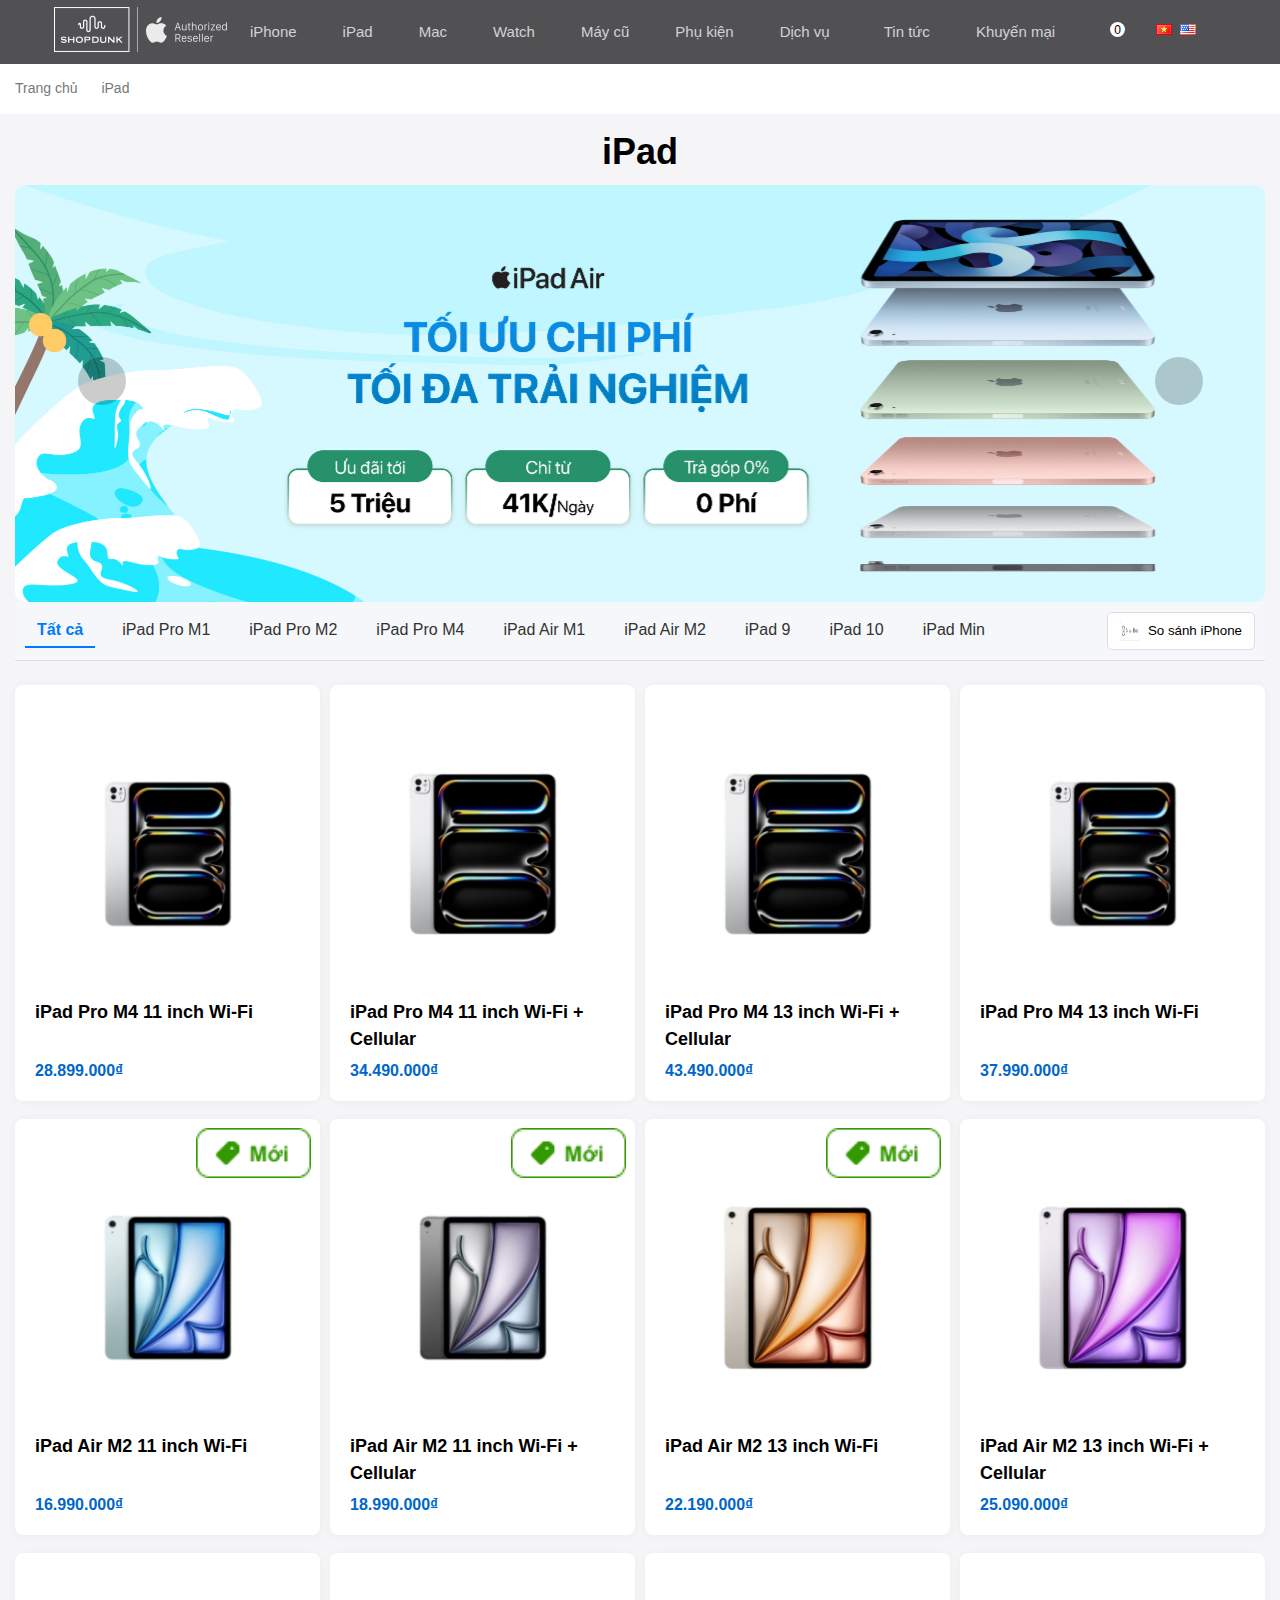
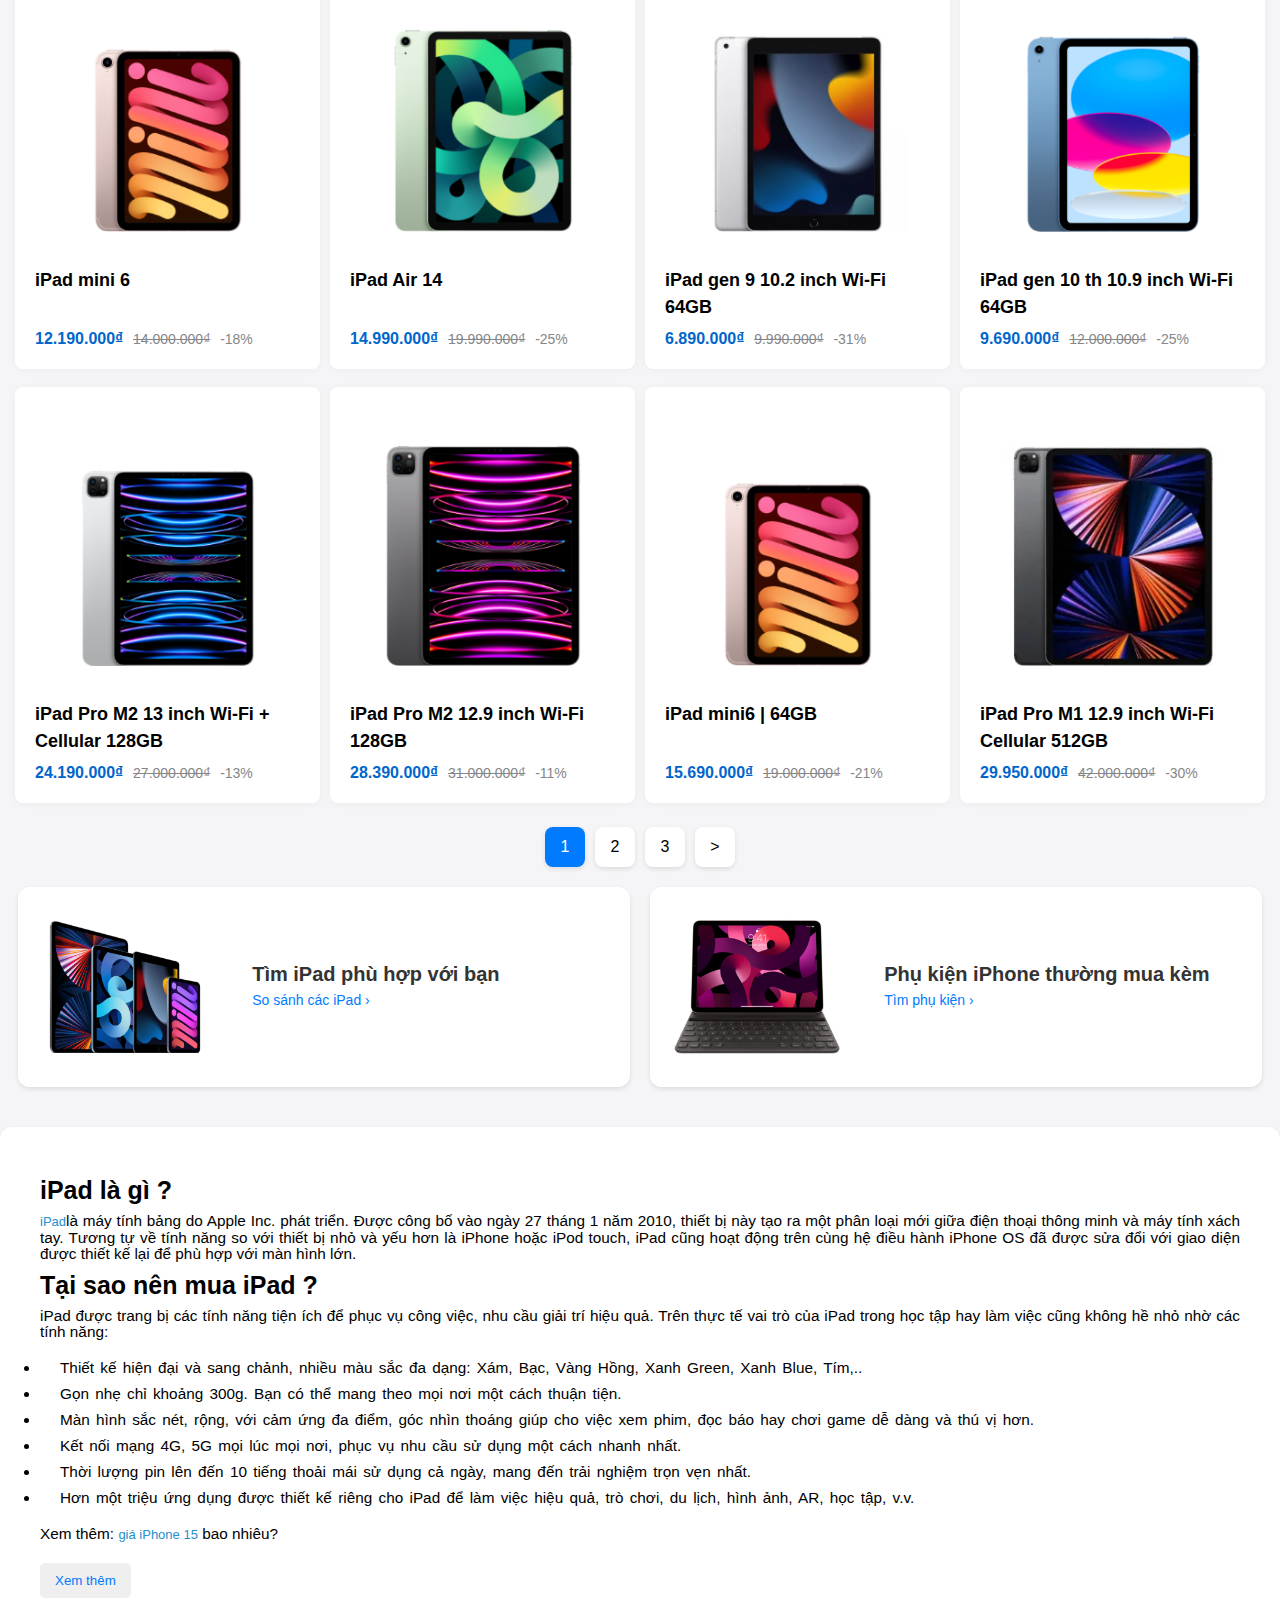
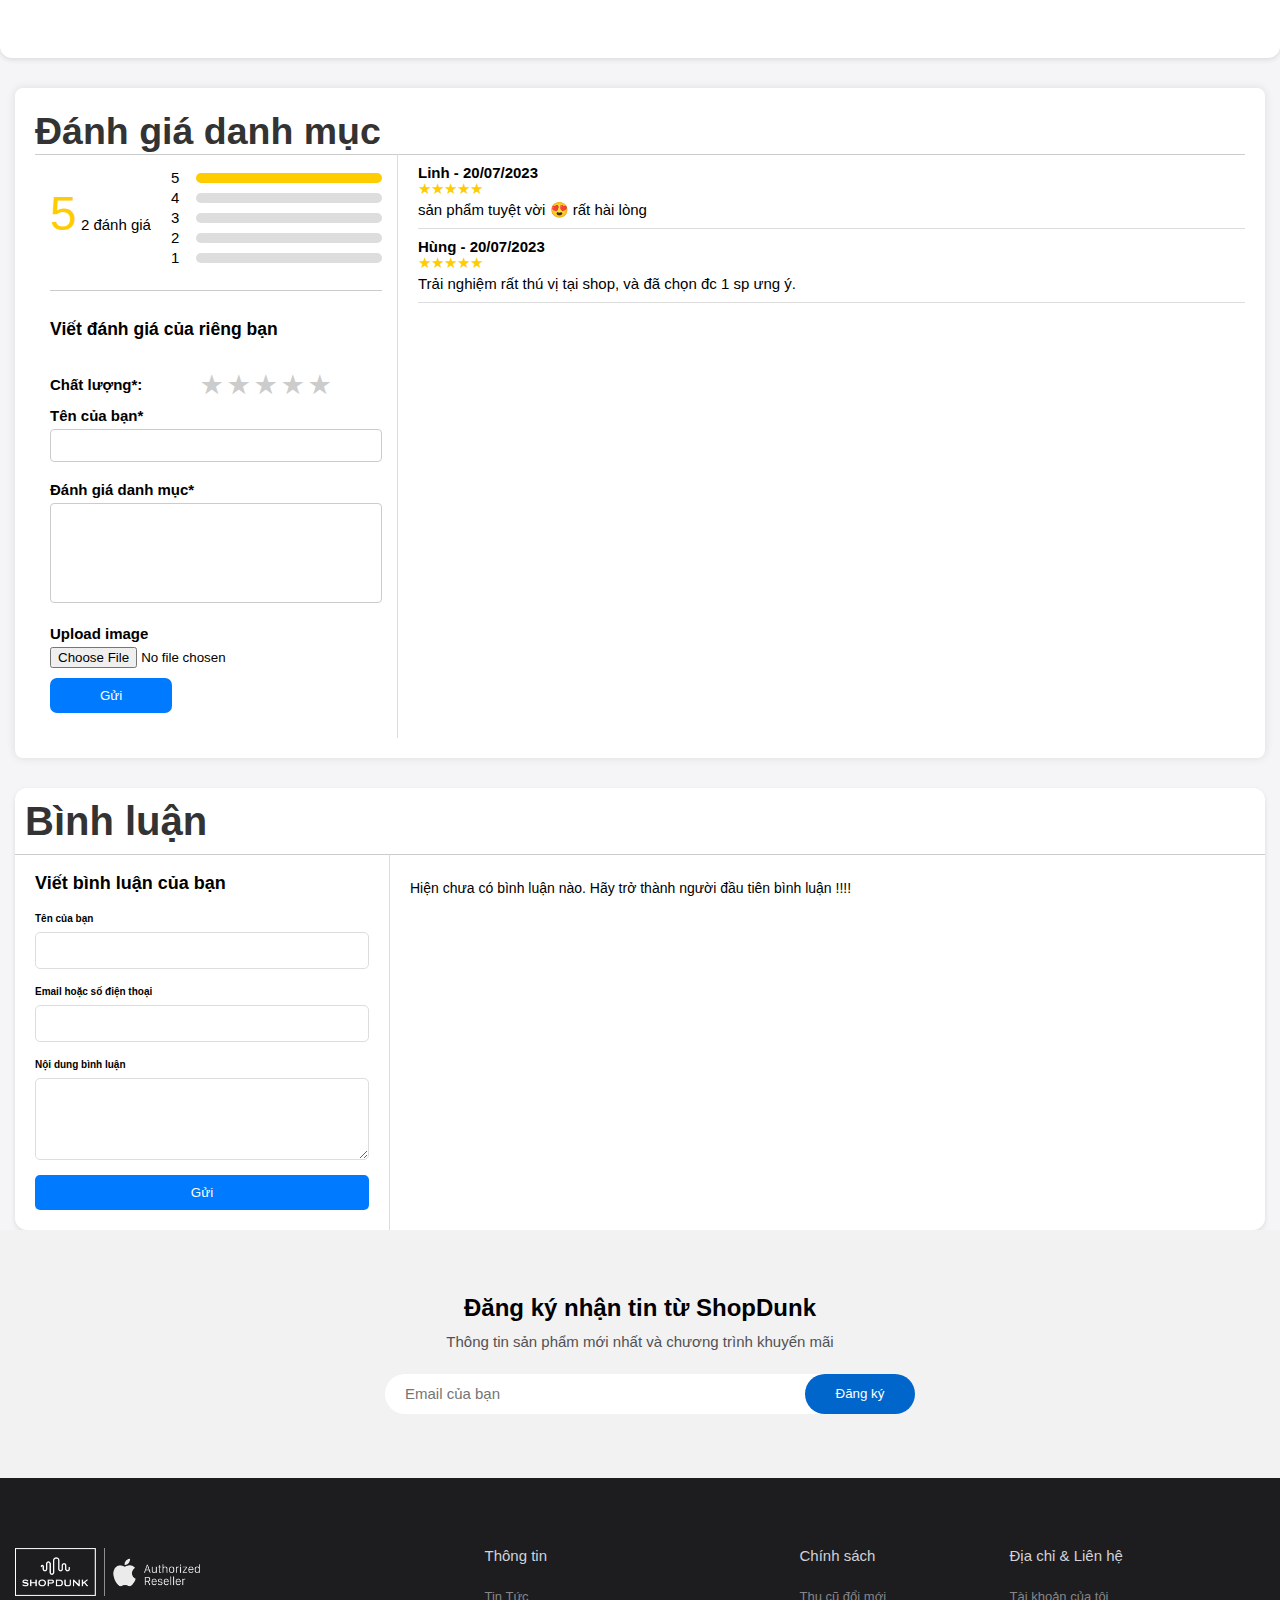
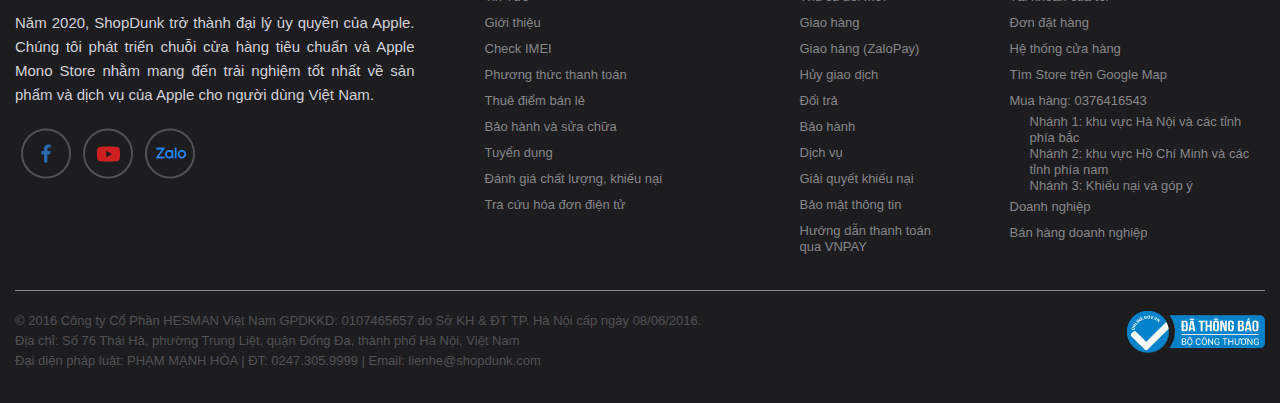
==== commit b9549e17: "fix bug wipe in out" ====
--- a/ipad.html
+++ b/ipad.html
@@ -47,7 +47,7 @@
                         </div>
 
                         <div class="header__navbar-logo">
-                            <a href="" class="header__navbar-logo-link">
+                            <a href="./index.html" class="header__navbar-logo-link">
                                 <img src="./assets/images/logo.png " class="header__navbar-logo-img" alt="" />
                             </a>
                         </div>
@@ -62,7 +62,7 @@
                                 <a href="./mac.html" class="header__navbar-item-link"> Mac </a>
                             </li>
                             <li class="header__navbar-item">
-                                <a href="" class="header__navbar-item-link"> Watch </a>
+                                <a href="./watch.html" class="header__navbar-item-link"> Watch </a>
                             </li>
                             <li class="header__navbar-item">
                                 <a href="" class="header__navbar-item-link"> Máy cũ </a>
@@ -109,7 +109,7 @@
 
                                 <div class="header__account">
                                     <div class="header__account-option">
-                                        <a href="" class="header__option-link">Tạo tài khoản ngay</a>
+                                        <a href="./signup.html" class="header__option-link">Tạo tài khoản ngay</a>
                                     </div>
                                     <div class="header__account-option">
                                         <a href="./login.html" class="header__option-link">Đăng nhập</a>
--- a/assets/css/style.css
+++ b/assets/css/style.css
@@ -9,7 +9,6 @@
     z-index: 1000;
     background-color: var(--back-color);
     width: 100%;
-    top: 0;
 }
 
 .header__navbar {
@@ -473,9 +472,7 @@
 
 .product__saleoff-img {
     margin: 9px 9px 0 0;
-    max-width: 95px;
     height: 50px;
-    object-fit: contain;
 }
 
 .product__item-link {
--- a/assets/css/responsive.css
+++ b/assets/css/responsive.css
@@ -184,11 +184,6 @@
     .footer__lower img {
         display: none;
     }
-    .container_card {
-        margin-top: 10px;
-        padding: 0 5%;
-        flex-wrap: wrap;
-    }
 }
 
 @media (max-width: 400px) {
